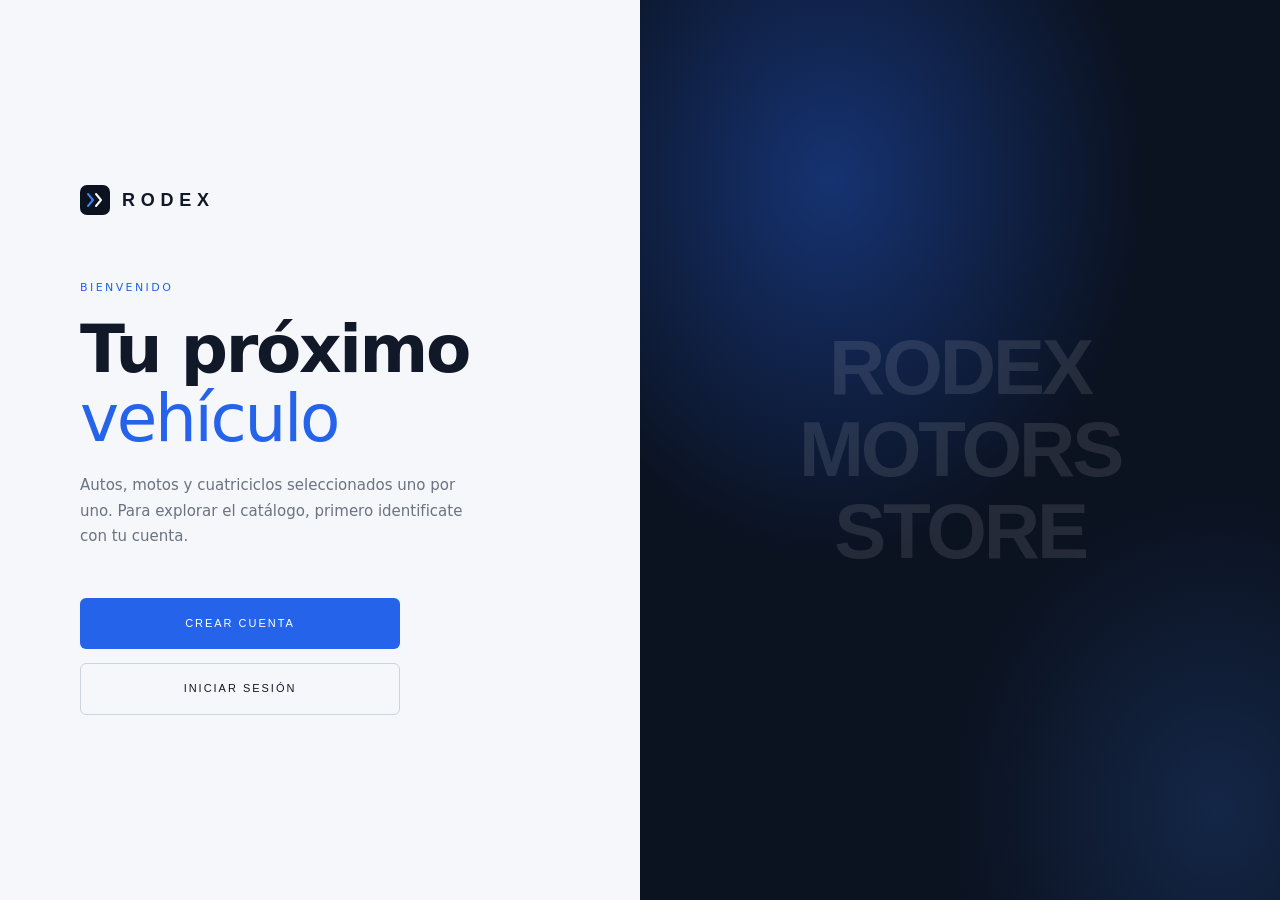
==== index.html @ 44f79124 "Etapa 1: estructura general del e-commerce RODEX" ====
<!DOCTYPE html>
<html lang="es">
<head>
  <meta charset="UTF-8" />
  <meta name="viewport" content="width=device-width, initial-scale=1.0" />
  <meta http-equiv="refresh" content="0; url=pages/index.html" />
  <title>RODEX</title>
  <link rel="stylesheet" href="css/styles.css" />
</head>
<body class="gate-body">

  <div class="gate-wrap">
    <div class="gate-content">

      <div class="gate-brand">
        <svg class="nav-logo" viewBox="0 0 30 30" fill="none" xmlns="http://www.w3.org/2000/svg" aria-hidden="true">
          <rect width="30" height="30" rx="7" fill="#0B1220"/>
          <path d="M8 9l5 6-5 6" stroke="#3B82F6" stroke-width="2" stroke-linecap="round" stroke-linejoin="round"/>
          <path d="M16 9l5 6-5 6" stroke="#FFFFFF" stroke-width="2" stroke-linecap="round" stroke-linejoin="round"/>
        </svg>
        <span class="gate-brand-name">Rodex</span>
      </div>

      <p class="gate-eyebrow">Cargando</p>
      <h1 class="gate-title">Entrando a <em>RODEX</em></h1>
      <p class="gate-sub">
        Si la página no se abre automáticamente, entrá desde el botón.
      </p>

      <div class="gate-actions">
        <a href="pages/index.html" class="gate-btn-primary">Ir a la tienda</a>
      </div>

    </div>

    <div class="gate-visual" aria-hidden="true">
      <p class="gate-visual-text">
        Rodex<br/>
        Motors<br/>
        Store
      </p>
    </div>
  </div>

</body>
</html>
---- css/styles.css ----
/* ==========================================================
   RODEX — Design System
   Paleta: azul noche + azul eléctrico + blanco
   ========================================================== */

@import url('https://fonts.googleapis.com/css2?family=Space+Grotesk:wght@400;500;600;700&family=DM+Sans:wght@300;400;500;700&display=swap');

/* --- Variables ------------------------------------------- */
:root {
  --bg:            #F5F7FA;  /* Fondo claro      */
  --surface:       #FFFFFF;  /* Blanco           */
  --dark:          #0B1220;  /* Azul noche       */
  --dark-soft:     #131C2E;  /* Azul noche +1    */
  --border:        #E3E8EF;
  --border-dark:   #CBD5E1;
  --text:          #111827;  /* Gris casi negro  */
  --text-muted:    #6B7280;  /* Gris             */
  --accent:        #2563EB;  /* Azul eléctrico   */
  --accent-hover:  #3B82F6;  /* Azul intenso     */
  --danger:        #DC2626;
  --nav-h:         72px;
  --radius:        6px;
  --max-w:         1200px;
  --pad-x:         48px;
}

/* --- Reset ----------------------------------------------- */
*, *::before, *::after { margin: 0; padding: 0; box-sizing: border-box; }
html { font-size: 16px; scroll-behavior: smooth; }

body {
  font-family: 'DM Sans', system-ui, sans-serif;
  background: var(--bg);
  color: var(--text);
  line-height: 1.6;
  min-height: 100vh;
  -webkit-font-smoothing: antialiased;
}

h1, h2, h3, h4 {
  font-family: 'Space Grotesk', system-ui, sans-serif;
  font-weight: 600;
  line-height: 1.15;
}

a { color: inherit; }
img, svg { display: block; }

/* ==========================================================
   NAVBAR
   ========================================================== */

.navbar {
  position: fixed;
  inset: 0 0 auto 0;
  height: var(--nav-h);
  background: rgba(245, 247, 250, 0.90);
  backdrop-filter: blur(16px);
  -webkit-backdrop-filter: blur(16px);
  border-bottom: 1px solid var(--border);
  z-index: 100;
  display: flex;
  align-items: center;
  justify-content: space-between;
  padding: 0 var(--pad-x);
  gap: 28px;
}

/* Brand / Logo */
.nav-brand {
  display: flex;
  align-items: center;
  gap: 12px;
  text-decoration: none;
  flex-shrink: 0;
}

.nav-logo {
  width: 30px;
  height: 30px;
  flex-shrink: 0;
}

.nav-brand-name {
  font-family: 'Space Grotesk', sans-serif;
  font-size: 17px;
  letter-spacing: 0.32em;
  font-weight: 700;
  text-transform: uppercase;
  color: var(--text);
}

/* Links */
.nav-links {
  display: flex;
  align-items: center;
  gap: 30px;
  list-style: none;
  flex: 1;
  justify-content: center;
}

.nav-links a {
  font-size: 11px;
  letter-spacing: 0.16em;
  text-transform: uppercase;
  color: var(--text-muted);
  text-decoration: none;
  transition: color 0.2s;
  white-space: nowrap;
  position: relative;
  padding-bottom: 4px;
}

.nav-links a::after {
  content: '';
  position: absolute;
  left: 0;
  bottom: 0;
  width: 100%;
  height: 2px;
  background: var(--accent);
  transform: scaleX(0);
  transform-origin: left;
  transition: transform 0.25s ease;
}

.nav-links a:hover,
.nav-links a.active { color: var(--accent); }

.nav-links a:hover::after,
.nav-links a.active::after { transform: scaleX(1); }

/* Botón de logout */
.btn-logout {
  flex-shrink: 0;
  font-size: 11px;
  letter-spacing: 0.12em;
  text-transform: uppercase;
  color: var(--text-muted);
  text-decoration: none;
  border: 1px solid var(--border-dark);
  padding: 9px 20px;
  border-radius: var(--radius);
  transition: color 0.2s, border-color 0.2s, background 0.2s;
  white-space: nowrap;
}

.btn-logout:hover {
  color: var(--surface);
  background: var(--accent);
  border-color: var(--accent);
}

/* btn-logout como <button> */
button.btn-logout {
  background: none;
  cursor: pointer;
  font-family: 'DM Sans', sans-serif;
}

/* Saludo de sesión */
.nav-user {
  font-size: 11px;
  letter-spacing: 0.1em;
  text-transform: uppercase;
  color: var(--text-muted);
  white-space: nowrap;
  flex-shrink: 0;
}

.nav-user strong { color: var(--text); font-weight: 500; }

/* ==========================================================
   UTILIDADES DE LAYOUT
   ========================================================== */

main { padding-top: var(--nav-h); min-height: 100vh; }

.container {
  max-width: var(--max-w);
  margin: 0 auto;
  padding: 0 var(--pad-x);
}

.section-label {
  font-size: 11px;
  letter-spacing: 0.22em;
  text-transform: uppercase;
  color: var(--text-muted);
  margin-bottom: 48px;
  display: flex;
  align-items: center;
  gap: 20px;
}

.section-label::after {
  content: '';
  flex: 1;
  height: 1px;
  background: var(--border);
}

/* ==========================================================
   INDEX — HERO
   ========================================================== */

.hero {
  display: flex;
  flex-direction: column;
  align-items: center;
  justify-content: center;
  text-align: center;
  padding: 110px var(--pad-x) 72px;
  min-height: calc(100vh - var(--nav-h));
  background: var(--dark);
  background-image:
    radial-gradient(ellipse 70% 60% at 50% 0%, rgba(37, 99, 235, 0.35), transparent 70%),
    radial-gradient(ellipse 50% 50% at 80% 100%, rgba(59, 130, 246, 0.16), transparent 70%);
  border-bottom: 1px solid var(--border);
}

.hero-eyebrow {
  font-size: 11px;
  letter-spacing: 0.28em;
  text-transform: uppercase;
  color: var(--accent-hover);
  margin-bottom: 28px;
}

.hero-title {
  font-size: clamp(46px, 8vw, 92px);
  letter-spacing: -0.03em;
  color: var(--surface);
  margin-bottom: 28px;
  max-width: 960px;
  font-weight: 700;
}

.hero-title em {
  font-style: normal;
  font-weight: 400;
  color: var(--accent-hover);
}

.hero-subtitle {
  font-size: 16px;
  color: rgba(255, 255, 255, 0.62);
  max-width: 480px;
  margin-bottom: 0;
  font-weight: 300;
  line-height: 1.75;
}

.hero-cta {
  display: inline-block;
  margin-top: 40px;
  padding: 16px 40px;
  background: var(--accent);
  color: var(--surface);
  text-decoration: none;
  font-size: 11px;
  letter-spacing: 0.18em;
  text-transform: uppercase;
  font-family: 'DM Sans', sans-serif;
  font-weight: 500;
  border-radius: var(--radius);
  transition: background 0.2s, transform 0.2s;
}

.hero-cta:hover { background: var(--accent-hover); transform: translateY(-2px); }

/* ==========================================================
   INDEX — GRILLA DE CATEGORÍAS
   ========================================================== */

.categories-section { padding: 88px 0; }

.categories-grid {
  display: grid;
  grid-template-columns: repeat(3, 1fr);
  border: 1px solid var(--border);
  border-right: none;
  border-bottom: none;
  border-radius: var(--radius);
  overflow: hidden;
}

.category-card {
  background: var(--surface);
  padding: 48px 34px 40px;
  text-decoration: none;
  color: var(--text);
  border-right: 1px solid var(--border);
  border-bottom: 1px solid var(--border);
  transition: color 0.35s ease;
  display: block;
  position: relative;
  overflow: hidden;
}

.category-card::after {
  content: '';
  position: absolute;
  inset: 0;
  background: var(--dark);
  transform: scaleY(0);
  transform-origin: bottom;
  transition: transform 0.4s cubic-bezier(0.22, 1, 0.36, 1);
  z-index: 0;
}

.category-card:hover::after { transform: scaleY(1); }

.category-card > * { position: relative; z-index: 1; }

.category-card:hover { color: var(--surface); }
.category-card:hover .cat-num   { color: var(--accent-hover); }
.category-card:hover .cat-tag   { color: rgba(255, 255, 255, 0.5); }
.category-card:hover .cat-desc  { color: rgba(255, 255, 255, 0.6); }
.category-card:hover .cat-arrow { color: var(--accent-hover); }

.cat-num {
  font-family: 'Space Grotesk', sans-serif;
  font-size: 11px;
  letter-spacing: 0.15em;
  color: var(--accent);
  margin-bottom: 36px;
  display: block;
  transition: color 0.35s;
}

.cat-title {
  font-size: clamp(26px, 2.6vw, 36px);
  margin-bottom: 14px;
  letter-spacing: -0.02em;
}

.cat-tag {
  font-size: 11px;
  letter-spacing: 0.12em;
  text-transform: uppercase;
  color: var(--text-muted);
  transition: color 0.35s;
}

.cat-desc {
  font-size: 14px;
  color: var(--text-muted);
  margin-top: 20px;
  line-height: 1.7;
  font-weight: 300;
  transition: color 0.35s;
  max-width: 260px;
}

.cat-arrow {
  display: inline-block;
  margin-top: 40px;
  font-size: 22px;
  color: var(--border-dark);
  transition: color 0.3s, transform 0.3s;
}

.category-card:hover .cat-arrow { transform: translateX(6px); }

/* ==========================================================
   PÁGINAS DE CATEGORÍA
   ========================================================== */

.cat-hero {
  padding: 96px var(--pad-x) 72px;
  border-bottom: 1px solid var(--border);
}

.cat-hero-store {
  font-size: 11px;
  letter-spacing: 0.22em;
  text-transform: uppercase;
  color: var(--accent);
  margin-bottom: 18px;
}

.cat-hero-title {
  font-size: clamp(46px, 8vw, 84px);
  letter-spacing: -0.035em;
  max-width: 820px;
  line-height: 1.05;
  font-weight: 700;
}

.cat-hero-sub {
  margin-top: 28px;
  font-size: 15px;
  color: var(--text-muted);
  font-weight: 300;
  max-width: 560px;
  line-height: 1.75;
}

/* ==========================================================
   GRILLA Y CARDS DE PRODUCTO
   ========================================================== */

.products-section { padding: 72px 0 96px; }

.products-grid {
  display: grid;
  grid-template-columns: repeat(3, 1fr);
  border: 1px solid var(--border);
  border-right: none;
  border-bottom: none;
  border-radius: var(--radius);
  overflow: hidden;
}

.product-card {
  border-right: 1px solid var(--border);
  border-bottom: 1px solid var(--border);
  padding: 28px;
  background: var(--surface);
  transition: background 0.25s;
}

.product-card:hover { background: #FBFCFE; }

.product-img {
  background: var(--bg);
  aspect-ratio: 4 / 3;
  width: 100%;
  margin-bottom: 20px;
  overflow: hidden;
  border-radius: var(--radius);
}

.product-img img {
  width: 100%;
  height: 100%;
  object-fit: cover;
  display: block;
  transition: transform 0.5s ease;
}

.product-card:hover .product-img img { transform: scale(1.05); }

.product-name {
  font-size: 19px;
  margin-bottom: 6px;
  letter-spacing: -0.01em;
}

.product-desc {
  font-size: 13px;
  color: var(--text-muted);
  font-weight: 300;
  line-height: 1.65;
  margin-top: 8px;
}

.product-price {
  font-family: 'Space Grotesk', sans-serif;
  font-size: 20px;
  font-weight: 600;
  color: var(--text);
  letter-spacing: -0.01em;
  margin-top: 16px;
}

.product-qty {
  display: flex;
  align-items: center;
  gap: 12px;
  margin-top: 16px;
}

.qty-btn {
  background: none;
  border: 1px solid var(--border-dark);
  width: 30px;
  height: 30px;
  cursor: pointer;
  font-size: 16px;
  color: var(--text);
  border-radius: var(--radius);
  display: flex;
  align-items: center;
  justify-content: center;
  transition: border-color 0.2s, color 0.2s;
  font-family: 'DM Sans', sans-serif;
  line-height: 1;
}

.qty-btn:hover { border-color: var(--accent); color: var(--accent); }

.qty-value {
  font-size: 14px;
  min-width: 20px;
  text-align: center;
  font-weight: 500;
}

.product-btn {
  display: block;
  width: 100%;
  margin-top: 20px;
  padding: 13px 20px;
  background: transparent;
  border: 1px solid var(--border-dark);
  font-size: 10px;
  letter-spacing: 0.14em;
  text-transform: uppercase;
  font-family: 'DM Sans', sans-serif;
  font-weight: 500;
  color: var(--text-muted);
  cursor: pointer;
  border-radius: var(--radius);
  transition: background 0.2s, color 0.2s, border-color 0.2s;
}

.product-btn:hover,
.product-btn.added {
  background: var(--accent);
  color: var(--surface);
  border-color: var(--accent);
}

.grid-message {
  grid-column: 1 / -1;
  padding: 56px 24px;
  text-align: center;
  color: var(--text-muted);
  font-size: 14px;
  font-weight: 300;
  line-height: 1.7;
  background: var(--surface);
  border-right: 1px solid var(--border);
  border-bottom: 1px solid var(--border);
}

/* ==========================================================
   PÁGINAS DE AUTENTICACIÓN (Login / Registro)
   ========================================================== */

.auth-wrap {
  min-height: calc(100vh - var(--nav-h));
  display: grid;
  grid-template-columns: 1fr;
}

@media (min-width: 860px) {
  .auth-wrap { grid-template-columns: 1fr 1fr; }
}

.auth-panel {
  display: flex;
  align-items: center;
  justify-content: center;
  padding: 72px var(--pad-x);
}

.auth-visual {
  display: none;
  background: var(--dark);
  background-image:
    radial-gradient(ellipse 70% 60% at 30% 20%, rgba(37, 99, 235, 0.40), transparent 70%),
    radial-gradient(ellipse 60% 50% at 90% 90%, rgba(59, 130, 246, 0.18), transparent 70%);
  align-items: center;
  justify-content: center;
  overflow: hidden;
}

@media (min-width: 860px) {
  .auth-visual { display: flex; }
}

.auth-visual-text {
  font-family: 'Space Grotesk', sans-serif;
  font-size: 68px;
  font-weight: 700;
  color: var(--surface);
  opacity: 0.14;
  letter-spacing: -0.04em;
  text-align: center;
  padding: 48px;
  line-height: 1.05;
  text-transform: uppercase;
  user-select: none;
}

.auth-form-wrap {
  width: 100%;
  max-width: 380px;
}

.auth-eyebrow {
  font-size: 11px;
  letter-spacing: 0.22em;
  text-transform: uppercase;
  color: var(--accent);
  margin-bottom: 12px;
}

.auth-title {
  font-size: 40px;
  letter-spacing: -0.03em;
  margin-bottom: 6px;
  font-weight: 700;
}

.auth-subtitle {
  font-size: 14px;
  color: var(--text-muted);
  margin-bottom: 48px;
  font-weight: 300;
  line-height: 1.65;
}

/* Campos */
.form-row {
  display: grid;
  grid-template-columns: 1fr 1fr;
  gap: 24px;
}

.form-field { margin-bottom: 26px; }

.form-label {
  display: block;
  font-size: 10px;
  letter-spacing: 0.14em;
  text-transform: uppercase;
  color: var(--text-muted);
  margin-bottom: 10px;
}

.form-input {
  width: 100%;
  border: 1px solid var(--border);
  background: var(--surface);
  padding: 13px 14px;
  font-size: 15px;
  font-family: 'DM Sans', sans-serif;
  color: var(--text);
  outline: none;
  transition: border-color 0.2s, box-shadow 0.2s;
  border-radius: var(--radius);
  appearance: none;
  -webkit-appearance: none;
}

.form-input:focus {
  border-color: var(--accent);
  box-shadow: 0 0 0 3px rgba(37, 99, 235, 0.14);
}

.form-input.invalid {
  border-color: var(--danger);
  box-shadow: 0 0 0 3px rgba(220, 38, 38, 0.12);
}

.form-input::placeholder { color: #9CA3AF; }

.form-hint {
  font-size: 11px;
  color: var(--text-muted);
  margin-top: 8px;
  font-weight: 300;
}

/* Submit */
.btn-submit {
  width: 100%;
  background: var(--accent);
  color: var(--surface);
  border: none;
  padding: 16px 32px;
  font-size: 11px;
  letter-spacing: 0.18em;
  text-transform: uppercase;
  font-family: 'DM Sans', sans-serif;
  font-weight: 500;
  cursor: pointer;
  border-radius: var(--radius);
  margin-top: 16px;
  transition: background 0.2s;
}

.btn-submit:hover { background: var(--accent-hover); }

.auth-footer {
  margin-top: 28px;
  font-size: 13px;
  color: var(--text-muted);
  line-height: 1.6;
}

.auth-footer a {
  color: var(--accent);
  text-decoration: none;
  border-bottom: 1px solid rgba(37, 99, 235, 0.3);
  transition: border-color 0.2s;
}

.auth-footer a:hover { border-color: var(--accent); }

.form-divider {
  height: 1px;
  background: var(--border);
  margin: 32px 0;
}

/* Mensajes de error */
.form-error {
  font-size: 13px;
  color: var(--danger);
  background: rgba(220, 38, 38, 0.06);
  border: 1px solid rgba(220, 38, 38, 0.2);
  border-radius: var(--radius);
  padding: 12px 14px;
  margin-top: 16px;
  line-height: 1.5;
  display: none;
}

.form-error.visible { display: block; }

/* ==========================================================
   FOOTER
   ========================================================== */

footer {
  border-top: 1px solid var(--border);
  background: var(--dark);
  padding: 28px var(--pad-x);
  display: flex;
  align-items: center;
  justify-content: space-between;
  font-size: 12px;
  color: rgba(255, 255, 255, 0.55);
  letter-spacing: 0.04em;
  gap: 16px;
  flex-wrap: wrap;
}

.footer-brand {
  display: flex;
  align-items: center;
  gap: 10px;
  font-family: 'Space Grotesk', sans-serif;
  letter-spacing: 0.3em;
  font-size: 13px;
  font-weight: 700;
  text-transform: uppercase;
  color: var(--surface);
}

/* ==========================================================
   GATE — landing de bienvenida
   ========================================================== */

.gate-body { overflow: hidden; height: 100vh; }

.gate-wrap {
  min-height: 100vh;
  display: grid;
  grid-template-columns: 1fr;
}

@media (min-width: 800px) {
  .gate-wrap { grid-template-columns: 1fr 1fr; }
}

.gate-content {
  display: flex;
  flex-direction: column;
  justify-content: center;
  padding: 72px 80px;
}

.gate-brand {
  display: flex;
  align-items: center;
  gap: 12px;
  margin-bottom: 64px;
}

.gate-brand-name {
  font-family: 'Space Grotesk', sans-serif;
  font-size: 18px;
  letter-spacing: 0.32em;
  font-weight: 700;
  text-transform: uppercase;
  color: var(--text);
}

.gate-eyebrow {
  font-size: 11px;
  letter-spacing: 0.22em;
  text-transform: uppercase;
  color: var(--accent);
  margin-bottom: 18px;
}

.gate-title {
  font-size: clamp(38px, 6vw, 66px);
  letter-spacing: -0.035em;
  margin-bottom: 20px;
  line-height: 1.05;
  font-weight: 700;
}

.gate-title em {
  font-style: normal;
  font-weight: 400;
  color: var(--accent);
}

.gate-sub {
  font-size: 15px;
  color: var(--text-muted);
  font-weight: 300;
  line-height: 1.7;
  max-width: 400px;
  margin-bottom: 48px;
}

.gate-actions {
  display: flex;
  flex-direction: column;
  gap: 14px;
  max-width: 320px;
}

.gate-btn-primary {
  display: block;
  text-align: center;
  background: var(--accent);
  color: var(--surface);
  text-decoration: none;
  padding: 17px 32px;
  font-size: 11px;
  letter-spacing: 0.18em;
  text-transform: uppercase;
  font-family: 'DM Sans', sans-serif;
  font-weight: 500;
  border-radius: var(--radius);
  transition: background 0.2s;
}

.gate-btn-primary:hover { background: var(--accent-hover); }

.gate-btn-secondary {
  display: block;
  text-align: center;
  background: transparent;
  color: var(--text);
  text-decoration: none;
  padding: 16px 32px;
  font-size: 11px;
  letter-spacing: 0.18em;
  text-transform: uppercase;
  font-family: 'DM Sans', sans-serif;
  font-weight: 500;
  border-radius: var(--radius);
  border: 1px solid var(--border-dark);
  transition: border-color 0.2s, color 0.2s;
}

.gate-btn-secondary:hover { border-color: var(--accent); color: var(--accent); }

.gate-visual {
  display: none;
  background: var(--dark);
  background-image:
    radial-gradient(ellipse 70% 60% at 30% 20%, rgba(37, 99, 235, 0.40), transparent 70%),
    radial-gradient(ellipse 60% 50% at 90% 90%, rgba(59, 130, 246, 0.18), transparent 70%);
  align-items: center;
  justify-content: center;
  overflow: hidden;
}

@media (min-width: 800px) {
  .gate-visual { display: flex; }
}

.gate-visual-text {
  font-family: 'Space Grotesk', sans-serif;
  font-size: 78px;
  font-weight: 700;
  color: var(--surface);
  opacity: 0.10;
  letter-spacing: -0.04em;
  text-align: center;
  line-height: 1.05;
  text-transform: uppercase;
  user-select: none;
  padding: 48px;
}

/* ==========================================================
   MODAL DE ÉXITO
   ========================================================== */

.modal-overlay {
  position: fixed;
  inset: 0;
  background: rgba(11, 18, 32, 0.72);
  backdrop-filter: blur(6px);
  -webkit-backdrop-filter: blur(6px);
  z-index: 300;
  display: flex;
  align-items: center;
  justify-content: center;
  opacity: 0;
  pointer-events: none;
  transition: opacity 0.3s;
}

.modal-overlay.active { opacity: 1; pointer-events: auto; }

.modal {
  background: var(--surface);
  padding: 52px 44px;
  max-width: 400px;
  width: 90%;
  text-align: center;
  border: 1px solid var(--border);
  border-radius: var(--radius);
}

.modal-check {
  width: 52px;
  height: 52px;
  border-radius: 50%;
  background: rgba(37, 99, 235, 0.10);
  border: 1.5px solid var(--accent);
  display: flex;
  align-items: center;
  justify-content: center;
  margin: 0 auto 28px;
  color: var(--accent);
  font-size: 22px;
}

.modal-title {
  font-size: 30px;
  margin-bottom: 12px;
  letter-spacing: -0.025em;
}

.modal-body {
  font-size: 14px;
  color: var(--text-muted);
  line-height: 1.7;
  font-weight: 300;
  margin-bottom: 32px;
}

.modal-btn {
  display: block;
  width: 100%;
  background: var(--accent);
  color: var(--surface);
  text-decoration: none;
  padding: 16px 32px;
  font-size: 11px;
  letter-spacing: 0.18em;
  text-transform: uppercase;
  font-family: 'DM Sans', sans-serif;
  font-weight: 500;
  border-radius: var(--radius);
  transition: background 0.2s;
  text-align: center;
  border: none;
  cursor: pointer;
}

.modal-btn:hover { background: var(--accent-hover); }

/* ==========================================================
   NAV — ÍCONO DE CARRITO
   ========================================================== */

.nav-cart {
  position: relative;
  display: flex;
  align-items: center;
  justify-content: center;
  color: var(--text-muted);
  text-decoration: none;
  flex-shrink: 0;
  padding: 4px;
  transition: color 0.2s;
}

.nav-cart:hover { color: var(--accent); }

.cart-badge {
  position: absolute;
  top: -4px;
  right: -6px;
  background: var(--accent);
  color: var(--surface);
  font-size: 9px;
  font-weight: 700;
  min-width: 16px;
  height: 16px;
  border-radius: 8px;
  display: none;
  align-items: center;
  justify-content: center;
  padding: 0 4px;
  font-family: 'DM Sans', sans-serif;
}

/* ==========================================================
   NAV TOGGLE — hamburguesa
   ========================================================== */

.nav-toggle {
  display: none;
  background: none;
  border: none;
  cursor: pointer;
  padding: 6px;
  flex-direction: column;
  gap: 5px;
  flex-shrink: 0;
}

.nav-toggle span {
  display: block;
  width: 22px;
  height: 2px;
  border-radius: 2px;
  background: var(--text);
  transition: transform 0.25s, opacity 0.25s;
}

/* ==========================================================
   CARRITO
   ========================================================== */

.cart-section { padding: 72px 0 96px; }

.cart-table-wrap {
  border: 1px solid var(--border);
  border-radius: var(--radius);
  background: var(--surface);
  overflow-x: auto;
}

.cart-table {
  width: 100%;
  border-collapse: collapse;
  font-size: 14px;
}

.cart-table th {
  font-size: 10px;
  letter-spacing: 0.14em;
  text-transform: uppercase;
  color: var(--text-muted);
  font-weight: 400;
  padding: 16px 20px;
  text-align: left;
  border-bottom: 1px solid var(--border);
  font-family: 'DM Sans', sans-serif;
  white-space: nowrap;
}

.cart-table td { padding: 18px 20px; border-bottom: 1px solid var(--border); vertical-align: middle; }

.cart-row:last-child td { border-bottom: none; }

.cart-name { font-family: 'Space Grotesk', sans-serif; font-size: 16px; font-weight: 500; }

.cart-cell { color: var(--text-muted); font-size: 13px; white-space: nowrap; }

.qty-control { display: flex; align-items: center; gap: 12px; }

.qty-control button {
  background: none;
  border: 1px solid var(--border-dark);
  width: 28px;
  height: 28px;
  cursor: pointer;
  font-size: 16px;
  color: var(--text);
  border-radius: var(--radius);
  display: flex;
  align-items: center;
  justify-content: center;
  transition: border-color 0.2s, color 0.2s;
  font-family: 'DM Sans', sans-serif;
}

.qty-control button:hover { border-color: var(--accent); color: var(--accent); }

.qty-control span { font-size: 14px; min-width: 20px; text-align: center; font-weight: 500; }

.cart-remove button {
  background: none;
  border: none;
  cursor: pointer;
  color: var(--text-muted);
  font-size: 20px;
  line-height: 1;
  padding: 4px 8px;
  transition: color 0.2s;
}

.cart-remove button:hover { color: var(--danger); }

.cart-footer {
  padding: 24px 20px;
  display: flex;
  align-items: center;
  justify-content: space-between;
  gap: 24px;
  border-top: 1px solid var(--border);
  flex-wrap: wrap;
}

.cart-total-row { display: flex; align-items: center; gap: 20px; }

.cart-total-row span:first-child {
  font-size: 10px;
  letter-spacing: 0.14em;
  text-transform: uppercase;
  color: var(--text-muted);
}

.cart-total-row span:last-child {
  font-size: 26px;
  font-family: 'Space Grotesk', sans-serif;
  font-weight: 600;
  letter-spacing: -0.02em;
}

.cart-actions { display: flex; gap: 12px; flex-wrap: wrap; }

.cart-checkout { width: auto; margin-top: 0; padding: 14px 36px; }

.btn-ghost {
  background: transparent;
  border: 1px solid var(--border-dark);
  color: var(--text-muted);
  padding: 14px 24px;
  font-size: 11px;
  letter-spacing: 0.14em;
  text-transform: uppercase;
  font-family: 'DM Sans', sans-serif;
  border-radius: var(--radius);
  cursor: pointer;
  transition: border-color 0.2s, color 0.2s;
}

.btn-ghost:hover { border-color: var(--danger); color: var(--danger); }

.cart-empty {
  text-align: center;
  padding: 80px 24px;
  color: var(--text-muted);
  font-size: 15px;
  font-weight: 300;
  line-height: 1.7;
  background: var(--surface);
  border: 1px solid var(--border);
  border-radius: var(--radius);
}

.cart-empty .hero-cta { margin-top: 32px; }

/* ==========================================================
   RESPONSIVE
   ========================================================== */

@media (max-width: 767px) {
  :root { --pad-x: 24px; }

  .nav-toggle { display: flex; }
  .nav-user   { display: none; }

  .nav-links {
    display: none;
    position: fixed;
    top: var(--nav-h);
    left: 0;
    right: 0;
    background: rgba(245, 247, 250, 0.97);
    backdrop-filter: blur(16px);
    -webkit-backdrop-filter: blur(16px);
    flex-direction: column;
    align-items: stretch;
    justify-content: flex-start;
    gap: 0;
    padding: 8px 0 16px;
    border-bottom: 1px solid var(--border);
    z-index: 99;
  }

  .nav-links.open { display: flex; }
  .nav-links li { width: 100%; }
  .nav-links a { display: block; padding: 14px 24px; font-size: 12px; }
  .nav-links a::after { display: none; }

  .categories-grid { grid-template-columns: 1fr; }
  .products-grid   { grid-template-columns: 1fr 1fr; }

  .hero         { padding: 80px 24px 56px; }
  .cat-hero     { padding: 72px 24px 56px; }
  .gate-content { padding: 56px 28px; }
  .form-row     { grid-template-columns: 1fr; gap: 0; }
  .cart-footer  { justify-content: center; }
}

@media (max-width: 479px) {
  .products-grid { grid-template-columns: 1fr; }
}
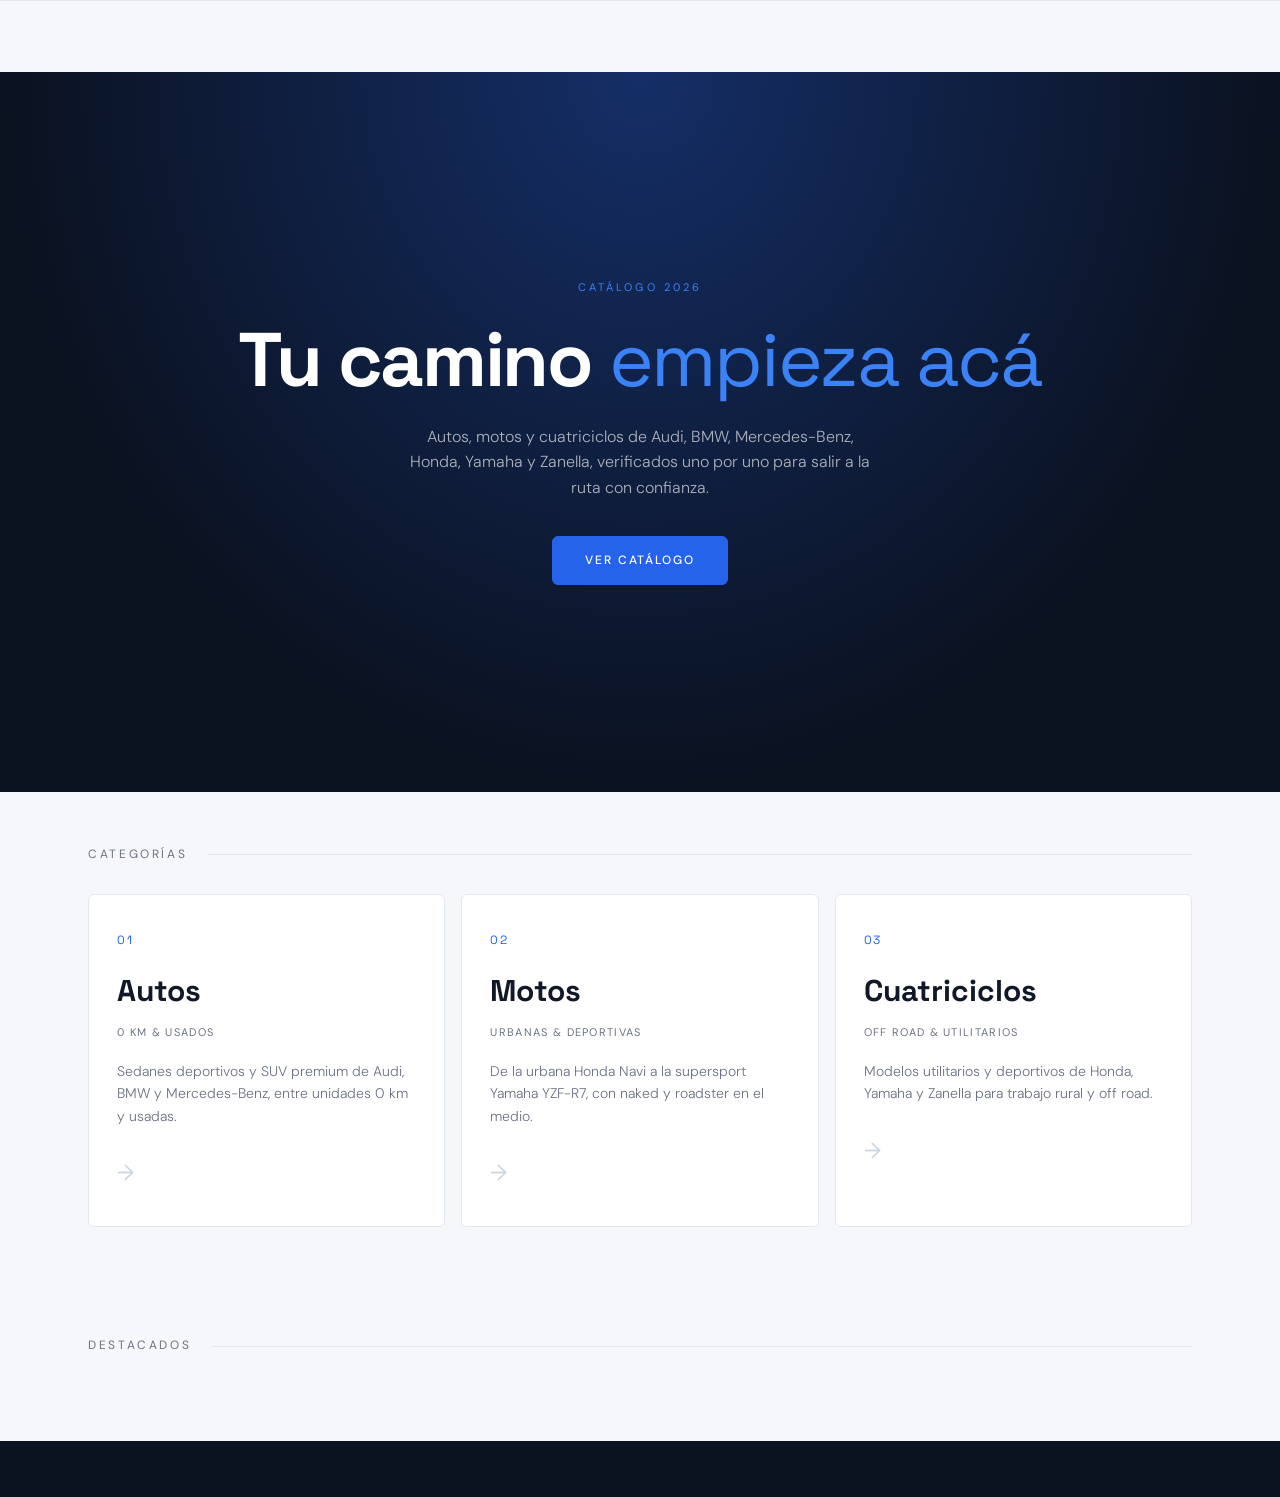
==== commit 7328238f: "Etapa 1: estructura de carpetas y páginas HTML - Home en index.html, una carpeta por página dentro d" ====
--- a/index.html
+++ b/index.html
@@ -3,44 +3,82 @@
 <head>
   <meta charset="UTF-8" />
   <meta name="viewport" content="width=device-width, initial-scale=1.0" />
-  <meta http-equiv="refresh" content="0; url=pages/index.html" />
-  <title>RODEX</title>
-  <link rel="stylesheet" href="css/styles.css" />
+  <title>RODEX — Concesionaria Online</title>
+  <link rel="preconnect" href="https://fonts.googleapis.com" />
+  <link rel="preconnect" href="https://fonts.gstatic.com" crossorigin />
+  <link href="https://fonts.googleapis.com/css2?family=DM+Sans:wght@300;400;500;700&family=Space+Grotesk:wght@500;600;700&display=swap" rel="stylesheet" />
+  <link rel="stylesheet" href="./css/styles.css" />
 </head>
-<body class="gate-body">
+<body>
 
-  <div class="gate-wrap">
-    <div class="gate-content">
+  <!-- Navbar: la genera components/navbar.js -->
+  <header class="header"></header>
 
-      <div class="gate-brand">
-        <svg class="nav-logo" viewBox="0 0 30 30" fill="none" xmlns="http://www.w3.org/2000/svg" aria-hidden="true">
-          <rect width="30" height="30" rx="7" fill="#0B1220"/>
-          <path d="M8 9l5 6-5 6" stroke="#3B82F6" stroke-width="2" stroke-linecap="round" stroke-linejoin="round"/>
-          <path d="M16 9l5 6-5 6" stroke="#FFFFFF" stroke-width="2" stroke-linecap="round" stroke-linejoin="round"/>
-        </svg>
-        <span class="gate-brand-name">Rodex</span>
+  <main class="main">
+
+    <section class="hero">
+      <p class="hero__eyebrow">Catálogo 2026</p>
+      <h1 class="hero__title">Tu camino <span class="hero__highlight">empieza acá</span></h1>
+      <p class="hero__text">
+        Autos, motos y cuatriciclos de Audi, BMW, Mercedes-Benz, Honda, Yamaha y Zanella,
+        verificados uno por uno para salir a la ruta con confianza.
+      </p>
+      <a href="./pages/categorias/autos.html" class="button hero__button">Ver catálogo</a>
+    </section>
+
+    <section class="section">
+      <div class="container">
+        <h2 class="section__title">Categorías</h2>
+
+        <div class="categories">
+
+          <a href="./pages/categorias/autos.html" class="category-card">
+            <span class="category-card__num">01</span>
+            <h3 class="category-card__title">Autos</h3>
+            <span class="category-card__tag">0 km &amp; Usados</span>
+            <p class="category-card__desc">
+              Sedanes deportivos y SUV premium de Audi, BMW y Mercedes-Benz, entre unidades 0&nbsp;km y usadas.
+            </p>
+            <span class="category-card__arrow">&#8594;</span>
+          </a>
+
+          <a href="./pages/categorias/motos.html" class="category-card">
+            <span class="category-card__num">02</span>
+            <h3 class="category-card__title">Motos</h3>
+            <span class="category-card__tag">Urbanas &amp; Deportivas</span>
+            <p class="category-card__desc">
+              De la urbana Honda Navi a la supersport Yamaha YZF-R7, con naked y roadster en el medio.
+            </p>
+            <span class="category-card__arrow">&#8594;</span>
+          </a>
+
+          <a href="./pages/categorias/cuatriciclos.html" class="category-card">
+            <span class="category-card__num">03</span>
+            <h3 class="category-card__title">Cuatriciclos</h3>
+            <span class="category-card__tag">Off Road &amp; Utilitarios</span>
+            <p class="category-card__desc">
+              Modelos utilitarios y deportivos de Honda, Yamaha y Zanella para trabajo rural y off road.
+            </p>
+            <span class="category-card__arrow">&#8594;</span>
+          </a>
+
+        </div>
       </div>
+    </section>
 
-      <p class="gate-eyebrow">Cargando</p>
-      <h1 class="gate-title">Entrando a <em>RODEX</em></h1>
-      <p class="gate-sub">
-        Si la página no se abre automáticamente, entrá desde el botón.
-      </p>
+    <section class="section">
+      <div class="container">
+        <h2 class="section__title">Destacados</h2>
+        <!-- Cards generadas desde data/productos.json -->
+        <div class="products" id="destacados"></div>
+      </div>
+    </section>
 
-      <div class="gate-actions">
-        <a href="pages/index.html" class="gate-btn-primary">Ir a la tienda</a>
-      </div>
+  </main>
 
-    </div>
+  <!-- Footer: lo genera components/footer.js -->
+  <footer class="footer"></footer>
 
-    <div class="gate-visual" aria-hidden="true">
-      <p class="gate-visual-text">
-        Rodex<br/>
-        Motors<br/>
-        Store
-      </p>
-    </div>
-  </div>
-
+  <script type="module" src="./index.js"></script>
 </body>
 </html>
--- a/css/styles.css
+++ b/css/styles.css
@@ -1,1220 +1,877 @@
 /* ==========================================================
-   RODEX — Design System
-   Paleta: azul noche + azul eléctrico + blanco
-   ========================================================== */
-
-@import url('https://fonts.googleapis.com/css2?family=Space+Grotesk:wght@400;500;600;700&family=DM+Sans:wght@300;400;500;700&display=swap');
-
-/* --- Variables ------------------------------------------- */
+   RODEX — Hoja de estilos
+   - Mobile first: los estilos base son para pantallas chicas
+     y con @media (min-width) se adaptan a pantallas grandes.
+   - Nomenclatura BEM: bloque__elemento--modificador
+   ========================================================== */
+
+/* ---------- Variables ---------- */
 :root {
-  --bg:            #F5F7FA;  /* Fondo claro      */
-  --surface:       #FFFFFF;  /* Blanco           */
-  --dark:          #0B1220;  /* Azul noche       */
-  --dark-soft:     #131C2E;  /* Azul noche +1    */
-  --border:        #E3E8EF;
-  --border-dark:   #CBD5E1;
-  --text:          #111827;  /* Gris casi negro  */
-  --text-muted:    #6B7280;  /* Gris             */
-  --accent:        #2563EB;  /* Azul eléctrico   */
-  --accent-hover:  #3B82F6;  /* Azul intenso     */
-  --danger:        #DC2626;
-  --nav-h:         72px;
-  --radius:        6px;
-  --max-w:         1200px;
-  --pad-x:         48px;
-}
-
-/* --- Reset ----------------------------------------------- */
-*, *::before, *::after { margin: 0; padding: 0; box-sizing: border-box; }
-html { font-size: 16px; scroll-behavior: smooth; }
+  --color-fondo: #f5f7fa;
+  --color-superficie: #ffffff;
+  --color-oscuro: #0b1220;
+  --color-borde: #e3e8ef;
+  --color-borde-oscuro: #cbd5e1;
+  --color-texto: #111827;
+  --color-texto-suave: #6b7280;
+  --color-acento: #2563eb;
+  --color-acento-hover: #3b82f6;
+  --color-error: #dc2626;
+
+  --fuente-titulos: 'Space Grotesk', sans-serif;
+  --fuente-texto: 'DM Sans', sans-serif;
+
+  --alto-navbar: 64px;
+  --radio: 6px;
+  --ancho-max: 1200px;
+  --padding-x: 20px;
+}
+
+/* ---------- Reset y modelo de caja ---------- */
+* {
+  margin: 0;
+  padding: 0;
+  box-sizing: border-box;
+}
 
 body {
-  font-family: 'DM Sans', system-ui, sans-serif;
-  background: var(--bg);
-  color: var(--text);
+  font-family: var(--fuente-texto);
+  background-color: var(--color-fondo);
+  color: var(--color-texto);
   line-height: 1.6;
+}
+
+h1,
+h2,
+h3 {
+  font-family: var(--fuente-titulos);
+  line-height: 1.15;
+}
+
+a {
+  color: inherit;
+  text-decoration: none;
+}
+
+img {
+  display: block;
+  max-width: 100%;
+}
+
+button {
+  font-family: var(--fuente-texto);
+  cursor: pointer;
+}
+
+/* ---------- Layout general ---------- */
+.main {
+  padding-top: var(--alto-navbar);
   min-height: 100vh;
-  -webkit-font-smoothing: antialiased;
-}
-
-h1, h2, h3, h4 {
-  font-family: 'Space Grotesk', system-ui, sans-serif;
-  font-weight: 600;
-  line-height: 1.15;
-}
-
-a { color: inherit; }
-img, svg { display: block; }
-
-/* ==========================================================
-   NAVBAR
-   ========================================================== */
-
-.navbar {
-  position: fixed;
-  inset: 0 0 auto 0;
-  height: var(--nav-h);
-  background: rgba(245, 247, 250, 0.90);
-  backdrop-filter: blur(16px);
-  -webkit-backdrop-filter: blur(16px);
-  border-bottom: 1px solid var(--border);
-  z-index: 100;
-  display: flex;
-  align-items: center;
-  justify-content: space-between;
-  padding: 0 var(--pad-x);
-  gap: 28px;
-}
-
-/* Brand / Logo */
-.nav-brand {
-  display: flex;
-  align-items: center;
-  gap: 12px;
-  text-decoration: none;
-  flex-shrink: 0;
-}
-
-.nav-logo {
-  width: 30px;
-  height: 30px;
-  flex-shrink: 0;
-}
-
-.nav-brand-name {
-  font-family: 'Space Grotesk', sans-serif;
-  font-size: 17px;
-  letter-spacing: 0.32em;
-  font-weight: 700;
-  text-transform: uppercase;
-  color: var(--text);
-}
-
-/* Links */
-.nav-links {
-  display: flex;
-  align-items: center;
-  gap: 30px;
-  list-style: none;
-  flex: 1;
-  justify-content: center;
-}
-
-.nav-links a {
-  font-size: 11px;
-  letter-spacing: 0.16em;
-  text-transform: uppercase;
-  color: var(--text-muted);
-  text-decoration: none;
-  transition: color 0.2s;
-  white-space: nowrap;
-  position: relative;
-  padding-bottom: 4px;
-}
-
-.nav-links a::after {
-  content: '';
-  position: absolute;
-  left: 0;
-  bottom: 0;
-  width: 100%;
-  height: 2px;
-  background: var(--accent);
-  transform: scaleX(0);
-  transform-origin: left;
-  transition: transform 0.25s ease;
-}
-
-.nav-links a:hover,
-.nav-links a.active { color: var(--accent); }
-
-.nav-links a:hover::after,
-.nav-links a.active::after { transform: scaleX(1); }
-
-/* Botón de logout */
-.btn-logout {
-  flex-shrink: 0;
-  font-size: 11px;
-  letter-spacing: 0.12em;
-  text-transform: uppercase;
-  color: var(--text-muted);
-  text-decoration: none;
-  border: 1px solid var(--border-dark);
-  padding: 9px 20px;
-  border-radius: var(--radius);
-  transition: color 0.2s, border-color 0.2s, background 0.2s;
-  white-space: nowrap;
-}
-
-.btn-logout:hover {
-  color: var(--surface);
-  background: var(--accent);
-  border-color: var(--accent);
-}
-
-/* btn-logout como <button> */
-button.btn-logout {
-  background: none;
-  cursor: pointer;
-  font-family: 'DM Sans', sans-serif;
-}
-
-/* Saludo de sesión */
-.nav-user {
-  font-size: 11px;
-  letter-spacing: 0.1em;
-  text-transform: uppercase;
-  color: var(--text-muted);
-  white-space: nowrap;
-  flex-shrink: 0;
-}
-
-.nav-user strong { color: var(--text); font-weight: 500; }
-
-/* ==========================================================
-   UTILIDADES DE LAYOUT
-   ========================================================== */
-
-main { padding-top: var(--nav-h); min-height: 100vh; }
+}
 
 .container {
-  max-width: var(--max-w);
+  max-width: var(--ancho-max);
   margin: 0 auto;
-  padding: 0 var(--pad-x);
-}
-
-.section-label {
-  font-size: 11px;
+  padding: 0 var(--padding-x);
+}
+
+.section {
+  padding: 56px 0;
+}
+
+.section__title {
+  display: flex;
+  align-items: center;
+  gap: 20px;
+  margin-bottom: 32px;
+  font-family: var(--fuente-texto);
+  font-size: 12px;
+  font-weight: 400;
   letter-spacing: 0.22em;
   text-transform: uppercase;
-  color: var(--text-muted);
-  margin-bottom: 48px;
-  display: flex;
-  align-items: center;
-  gap: 20px;
-}
-
-.section-label::after {
+  color: var(--color-texto-suave);
+}
+
+/* línea decorativa a la derecha del título */
+.section__title::after {
   content: '';
   flex: 1;
   height: 1px;
-  background: var(--border);
-}
-
-/* ==========================================================
-   INDEX — HERO
-   ========================================================== */
-
+  background-color: var(--color-borde);
+}
+
+/* ---------- Botón genérico ---------- */
+.button {
+  display: inline-block;
+  padding: 14px 32px;
+  border: 1px solid var(--color-acento);
+  border-radius: var(--radio);
+  background-color: var(--color-acento);
+  color: var(--color-superficie);
+  font-size: 12px;
+  font-weight: 500;
+  letter-spacing: 0.16em;
+  text-transform: uppercase;
+  text-align: center;
+  transition: background-color 0.2s, color 0.2s, border-color 0.2s;
+}
+
+.button:hover {
+  background-color: var(--color-acento-hover);
+  border-color: var(--color-acento-hover);
+}
+
+.button--ghost {
+  background-color: transparent;
+  border-color: var(--color-borde-oscuro);
+  color: var(--color-texto-suave);
+}
+
+.button--ghost:hover {
+  background-color: transparent;
+  border-color: var(--color-error);
+  color: var(--color-error);
+}
+
+/* ==========================================================
+   NAVBAR (bloque: navbar)
+   ========================================================== */
+.header {
+  position: fixed;
+  top: 0;
+  left: 0;
+  right: 0;
+  z-index: 100;
+  background-color: var(--color-fondo);
+  border-bottom: 1px solid var(--color-borde);
+}
+
+.navbar {
+  display: flex;
+  flex-wrap: wrap;
+  align-items: center;
+  justify-content: space-between;
+  gap: 16px;
+  min-height: var(--alto-navbar);
+  padding: 0 var(--padding-x);
+}
+
+.navbar__brand {
+  display: flex;
+  align-items: center;
+  gap: 10px;
+}
+
+.navbar__logo {
+  width: 30px;
+  height: 30px;
+}
+
+.navbar__name {
+  font-family: var(--fuente-titulos);
+  font-size: 16px;
+  font-weight: 700;
+  letter-spacing: 0.3em;
+  text-transform: uppercase;
+}
+
+.navbar__actions {
+  display: flex;
+  align-items: center;
+  gap: 14px;
+}
+
+.navbar__cart {
+  position: relative;
+  display: flex;
+  color: var(--color-texto-suave);
+  transition: color 0.2s;
+}
+
+.navbar__cart:hover {
+  color: var(--color-acento);
+}
+
+.navbar__badge {
+  position: absolute;
+  top: -6px;
+  right: -8px;
+  min-width: 16px;
+  height: 16px;
+  padding: 0 4px;
+  border-radius: 8px;
+  background-color: var(--color-acento);
+  color: var(--color-superficie);
+  font-size: 10px;
+  font-weight: 700;
+  line-height: 16px;
+  text-align: center;
+}
+
+.navbar__button {
+  padding: 8px 14px;
+  border: 1px solid var(--color-borde-oscuro);
+  border-radius: var(--radio);
+  background-color: transparent;
+  color: var(--color-texto-suave);
+  font-size: 11px;
+  letter-spacing: 0.1em;
+  text-transform: uppercase;
+  white-space: nowrap;
+  transition: background-color 0.2s, color 0.2s, border-color 0.2s;
+}
+
+.navbar__button:hover {
+  background-color: var(--color-acento);
+  border-color: var(--color-acento);
+  color: var(--color-superficie);
+}
+
+.navbar__user {
+  display: none;
+  font-size: 12px;
+  color: var(--color-texto-suave);
+}
+
+/* Botón hamburguesa (solo mobile) */
+.navbar__toggle {
+  display: flex;
+  flex-direction: column;
+  gap: 5px;
+  padding: 6px;
+  border: none;
+  background: none;
+}
+
+.navbar__toggle-line {
+  display: block;
+  width: 22px;
+  height: 2px;
+  background-color: var(--color-texto);
+}
+
+/* En mobile los links se muestran debajo al tocar la hamburguesa */
+.navbar__links {
+  display: none;
+  flex-direction: column;
+  width: 100%;
+  padding-bottom: 12px;
+  list-style: none;
+}
+
+.navbar__links--open {
+  display: flex;
+}
+
+.navbar__link {
+  display: block;
+  padding: 12px 0;
+  font-size: 12px;
+  letter-spacing: 0.16em;
+  text-transform: uppercase;
+  color: var(--color-texto-suave);
+  transition: color 0.2s;
+}
+
+.navbar__link:hover,
+.navbar__link--active {
+  color: var(--color-acento);
+}
+
+/* ==========================================================
+   HERO del home (bloque: hero)
+   ========================================================== */
 .hero {
   display: flex;
   flex-direction: column;
   align-items: center;
   justify-content: center;
+  min-height: 80vh;
+  padding: 64px var(--padding-x);
   text-align: center;
-  padding: 110px var(--pad-x) 72px;
-  min-height: calc(100vh - var(--nav-h));
-  background: var(--dark);
-  background-image:
-    radial-gradient(ellipse 70% 60% at 50% 0%, rgba(37, 99, 235, 0.35), transparent 70%),
-    radial-gradient(ellipse 50% 50% at 80% 100%, rgba(59, 130, 246, 0.16), transparent 70%);
-  border-bottom: 1px solid var(--border);
-}
-
-.hero-eyebrow {
+  background-color: var(--color-oscuro);
+  background-image: radial-gradient(ellipse at top, rgba(37, 99, 235, 0.35), transparent 70%);
+}
+
+.hero__eyebrow {
+  margin-bottom: 20px;
   font-size: 11px;
   letter-spacing: 0.28em;
   text-transform: uppercase;
-  color: var(--accent-hover);
-  margin-bottom: 28px;
-}
-
-.hero-title {
-  font-size: clamp(46px, 8vw, 92px);
+  color: var(--color-acento-hover);
+}
+
+.hero__title {
+  max-width: 900px;
+  margin-bottom: 20px;
+  font-size: 44px;
   letter-spacing: -0.03em;
-  color: var(--surface);
-  margin-bottom: 28px;
-  max-width: 960px;
-  font-weight: 700;
-}
-
-.hero-title em {
-  font-style: normal;
+  color: var(--color-superficie);
+}
+
+.hero__highlight {
   font-weight: 400;
-  color: var(--accent-hover);
-}
-
-.hero-subtitle {
-  font-size: 16px;
-  color: rgba(255, 255, 255, 0.62);
+  color: var(--color-acento-hover);
+}
+
+.hero__text {
   max-width: 480px;
-  margin-bottom: 0;
   font-weight: 300;
-  line-height: 1.75;
-}
-
-.hero-cta {
-  display: inline-block;
-  margin-top: 40px;
-  padding: 16px 40px;
-  background: var(--accent);
-  color: var(--surface);
-  text-decoration: none;
-  font-size: 11px;
-  letter-spacing: 0.18em;
-  text-transform: uppercase;
-  font-family: 'DM Sans', sans-serif;
-  font-weight: 500;
-  border-radius: var(--radius);
-  transition: background 0.2s, transform 0.2s;
-}
-
-.hero-cta:hover { background: var(--accent-hover); transform: translateY(-2px); }
-
-/* ==========================================================
-   INDEX — GRILLA DE CATEGORÍAS
-   ========================================================== */
-
-.categories-section { padding: 88px 0; }
-
-.categories-grid {
+  color: rgba(255, 255, 255, 0.65);
+}
+
+.hero__button {
+  margin-top: 36px;
+}
+
+/* ==========================================================
+   CATEGORÍAS del home (bloques: categories / category-card)
+   ========================================================== */
+.categories {
   display: grid;
-  grid-template-columns: repeat(3, 1fr);
-  border: 1px solid var(--border);
-  border-right: none;
-  border-bottom: none;
-  border-radius: var(--radius);
-  overflow: hidden;
+  grid-template-columns: 1fr;
+  gap: 16px;
 }
 
 .category-card {
-  background: var(--surface);
-  padding: 48px 34px 40px;
-  text-decoration: none;
-  color: var(--text);
-  border-right: 1px solid var(--border);
-  border-bottom: 1px solid var(--border);
-  transition: color 0.35s ease;
   display: block;
-  position: relative;
-  overflow: hidden;
-}
-
-.category-card::after {
-  content: '';
-  position: absolute;
-  inset: 0;
-  background: var(--dark);
-  transform: scaleY(0);
-  transform-origin: bottom;
-  transition: transform 0.4s cubic-bezier(0.22, 1, 0.36, 1);
-  z-index: 0;
-}
-
-.category-card:hover::after { transform: scaleY(1); }
-
-.category-card > * { position: relative; z-index: 1; }
-
-.category-card:hover { color: var(--surface); }
-.category-card:hover .cat-num   { color: var(--accent-hover); }
-.category-card:hover .cat-tag   { color: rgba(255, 255, 255, 0.5); }
-.category-card:hover .cat-desc  { color: rgba(255, 255, 255, 0.6); }
-.category-card:hover .cat-arrow { color: var(--accent-hover); }
-
-.cat-num {
-  font-family: 'Space Grotesk', sans-serif;
-  font-size: 11px;
+  padding: 36px 28px;
+  border: 1px solid var(--color-borde);
+  border-radius: var(--radio);
+  background-color: var(--color-superficie);
+  transition: background-color 0.3s, color 0.3s;
+}
+
+.category-card:hover {
+  background-color: var(--color-oscuro);
+  color: var(--color-superficie);
+}
+
+.category-card__num {
+  display: block;
+  margin-bottom: 24px;
+  font-family: var(--fuente-titulos);
+  font-size: 12px;
   letter-spacing: 0.15em;
-  color: var(--accent);
-  margin-bottom: 36px;
-  display: block;
-  transition: color 0.35s;
-}
-
-.cat-title {
-  font-size: clamp(26px, 2.6vw, 36px);
-  margin-bottom: 14px;
-  letter-spacing: -0.02em;
-}
-
-.cat-tag {
+  color: var(--color-acento);
+}
+
+.category-card__title {
+  margin-bottom: 10px;
+  font-size: 30px;
+}
+
+.category-card__tag {
   font-size: 11px;
   letter-spacing: 0.12em;
   text-transform: uppercase;
-  color: var(--text-muted);
-  transition: color 0.35s;
-}
-
-.cat-desc {
+  color: var(--color-texto-suave);
+}
+
+.category-card__desc {
+  margin-top: 16px;
   font-size: 14px;
-  color: var(--text-muted);
-  margin-top: 20px;
-  line-height: 1.7;
   font-weight: 300;
-  transition: color 0.35s;
-  max-width: 260px;
-}
-
-.cat-arrow {
+  color: var(--color-texto-suave);
+}
+
+.category-card:hover .category-card__tag,
+.category-card:hover .category-card__desc {
+  color: rgba(255, 255, 255, 0.6);
+}
+
+.category-card__arrow {
   display: inline-block;
-  margin-top: 40px;
+  margin-top: 28px;
   font-size: 22px;
-  color: var(--border-dark);
-  transition: color 0.3s, transform 0.3s;
-}
-
-.category-card:hover .cat-arrow { transform: translateX(6px); }
-
-/* ==========================================================
-   PÁGINAS DE CATEGORÍA
-   ========================================================== */
-
-.cat-hero {
-  padding: 96px var(--pad-x) 72px;
-  border-bottom: 1px solid var(--border);
-}
-
-.cat-hero-store {
+  color: var(--color-borde-oscuro);
+  transition: transform 0.3s, color 0.3s;
+}
+
+.category-card:hover .category-card__arrow {
+  color: var(--color-acento-hover);
+  transform: translateX(6px);
+}
+
+/* ==========================================================
+   ENCABEZADO de las páginas de categoría (bloque: page-header)
+   ========================================================== */
+.page-header {
+  padding: 56px 0 40px;
+  border-bottom: 1px solid var(--color-borde);
+}
+
+.page-header__store {
+  margin-bottom: 14px;
   font-size: 11px;
   letter-spacing: 0.22em;
   text-transform: uppercase;
-  color: var(--accent);
-  margin-bottom: 18px;
-}
-
-.cat-hero-title {
-  font-size: clamp(46px, 8vw, 84px);
-  letter-spacing: -0.035em;
-  max-width: 820px;
-  line-height: 1.05;
-  font-weight: 700;
-}
-
-.cat-hero-sub {
-  margin-top: 28px;
-  font-size: 15px;
-  color: var(--text-muted);
+  color: var(--color-acento);
+}
+
+.page-header__title {
+  font-size: 44px;
+  letter-spacing: -0.03em;
+}
+
+.page-header__text {
+  max-width: 560px;
+  margin-top: 20px;
   font-weight: 300;
-  max-width: 560px;
-  line-height: 1.75;
-}
-
-/* ==========================================================
-   GRILLA Y CARDS DE PRODUCTO
-   ========================================================== */
-
-.products-section { padding: 72px 0 96px; }
-
-.products-grid {
+  color: var(--color-texto-suave);
+}
+
+/* ==========================================================
+   GRILLA DE PRODUCTOS (bloque: products)
+   ========================================================== */
+.products {
   display: grid;
-  grid-template-columns: repeat(3, 1fr);
-  border: 1px solid var(--border);
-  border-right: none;
-  border-bottom: none;
-  border-radius: var(--radius);
-  overflow: hidden;
-}
-
-.product-card {
-  border-right: 1px solid var(--border);
-  border-bottom: 1px solid var(--border);
-  padding: 28px;
-  background: var(--surface);
-  transition: background 0.25s;
-}
-
-.product-card:hover { background: #FBFCFE; }
-
-.product-img {
-  background: var(--bg);
+  grid-template-columns: 1fr;
+  gap: 20px;
+}
+
+.products__message {
+  grid-column: 1 / -1;
+  padding: 48px 20px;
+  text-align: center;
+  color: var(--color-texto-suave);
+}
+
+/* ==========================================================
+   CARD DE PRODUCTO (bloque: card)
+   ========================================================== */
+.card {
+  display: flex;
+  flex-direction: column;
+  padding: 20px;
+  border: 1px solid var(--color-borde);
+  border-radius: var(--radio);
+  background-color: var(--color-superficie);
+}
+
+.card__img {
+  width: 100%;
   aspect-ratio: 4 / 3;
-  width: 100%;
-  margin-bottom: 20px;
-  overflow: hidden;
-  border-radius: var(--radius);
-}
-
-.product-img img {
-  width: 100%;
-  height: 100%;
   object-fit: cover;
+  margin-bottom: 16px;
+  border-radius: var(--radio);
+  background-color: var(--color-fondo);
+  transition: transform 0.4s;
+}
+
+.card:hover .card__img {
+  transform: scale(1.03);
+}
+
+.card__title {
   display: block;
-  transition: transform 0.5s ease;
-}
-
-.product-card:hover .product-img img { transform: scale(1.05); }
-
-.product-name {
+  margin-bottom: 8px;
   font-size: 19px;
-  margin-bottom: 6px;
-  letter-spacing: -0.01em;
-}
-
-.product-desc {
+}
+
+.card__desc {
+  flex: 1;
   font-size: 13px;
-  color: var(--text-muted);
   font-weight: 300;
-  line-height: 1.65;
-  margin-top: 8px;
-}
-
-.product-price {
-  font-family: 'Space Grotesk', sans-serif;
+  color: var(--color-texto-suave);
+}
+
+.card__price {
+  margin-top: 14px;
+  font-family: var(--fuente-titulos);
   font-size: 20px;
   font-weight: 600;
-  color: var(--text);
-  letter-spacing: -0.01em;
-  margin-top: 16px;
-}
-
-.product-qty {
-  display: flex;
-  align-items: center;
+}
+
+/* Al final de la card usamos flexbox para ordenar cantidad y botón */
+.card__footer {
+  display: flex;
+  align-items: center;
+  justify-content: space-between;
   gap: 12px;
   margin-top: 16px;
 }
 
-.qty-btn {
-  background: none;
-  border: 1px solid var(--border-dark);
+.card__qty {
+  display: flex;
+  align-items: center;
+  gap: 10px;
+}
+
+.card__qty-btn {
   width: 30px;
   height: 30px;
-  cursor: pointer;
+  border: 1px solid var(--color-borde-oscuro);
+  border-radius: var(--radio);
+  background: none;
   font-size: 16px;
-  color: var(--text);
-  border-radius: var(--radius);
-  display: flex;
-  align-items: center;
-  justify-content: center;
+  color: var(--color-texto);
   transition: border-color 0.2s, color 0.2s;
-  font-family: 'DM Sans', sans-serif;
-  line-height: 1;
-}
-
-.qty-btn:hover { border-color: var(--accent); color: var(--accent); }
-
-.qty-value {
-  font-size: 14px;
+}
+
+.card__qty-btn:hover {
+  border-color: var(--color-acento);
+  color: var(--color-acento);
+}
+
+.card__qty-value {
   min-width: 20px;
   text-align: center;
   font-weight: 500;
 }
 
-.product-btn {
-  display: block;
+.card__button {
+  flex: 1;
+  padding: 10px 12px;
+  font-size: 10px;
+}
+
+/* ==========================================================
+   LOGIN Y REGISTRO (bloques: auth / form)
+   ========================================================== */
+.auth {
+  display: grid;
+  grid-template-columns: 1fr;
+  min-height: calc(100vh - var(--alto-navbar));
+}
+
+.auth__panel {
+  display: flex;
+  align-items: center;
+  justify-content: center;
+  padding: 48px var(--padding-x);
+}
+
+.auth__box {
   width: 100%;
-  margin-top: 20px;
-  padding: 13px 20px;
-  background: transparent;
-  border: 1px solid var(--border-dark);
-  font-size: 10px;
-  letter-spacing: 0.14em;
-  text-transform: uppercase;
-  font-family: 'DM Sans', sans-serif;
-  font-weight: 500;
-  color: var(--text-muted);
-  cursor: pointer;
-  border-radius: var(--radius);
-  transition: background 0.2s, color 0.2s, border-color 0.2s;
-}
-
-.product-btn:hover,
-.product-btn.added {
-  background: var(--accent);
-  color: var(--surface);
-  border-color: var(--accent);
-}
-
-.grid-message {
-  grid-column: 1 / -1;
-  padding: 56px 24px;
-  text-align: center;
-  color: var(--text-muted);
+  max-width: 380px;
+}
+
+.auth__eyebrow {
+  margin-bottom: 10px;
+  font-size: 11px;
+  letter-spacing: 0.22em;
+  text-transform: uppercase;
+  color: var(--color-acento);
+}
+
+.auth__title {
+  margin-bottom: 6px;
+  font-size: 34px;
+}
+
+.auth__subtitle {
+  margin-bottom: 32px;
   font-size: 14px;
   font-weight: 300;
-  line-height: 1.7;
-  background: var(--surface);
-  border-right: 1px solid var(--border);
-  border-bottom: 1px solid var(--border);
-}
-
-/* ==========================================================
-   PÁGINAS DE AUTENTICACIÓN (Login / Registro)
-   ========================================================== */
-
-.auth-wrap {
-  min-height: calc(100vh - var(--nav-h));
+  color: var(--color-texto-suave);
+}
+
+.auth__footer {
+  margin-top: 28px;
+  padding-top: 24px;
+  border-top: 1px solid var(--color-borde);
+  font-size: 13px;
+  color: var(--color-texto-suave);
+}
+
+.auth__link {
+  color: var(--color-acento);
+}
+
+.auth__link:hover {
+  text-decoration: underline;
+}
+
+/* Panel decorativo: oculto en mobile */
+.auth__visual {
+  display: none;
+  align-items: center;
+  justify-content: center;
+  background-color: var(--color-oscuro);
+  background-image: radial-gradient(ellipse at top left, rgba(37, 99, 235, 0.4), transparent 70%);
+}
+
+.auth__visual-text {
+  font-family: var(--fuente-titulos);
+  font-size: 64px;
+  font-weight: 700;
+  line-height: 1.05;
+  text-align: center;
+  text-transform: uppercase;
+  color: var(--color-superficie);
+  opacity: 0.14;
+}
+
+.form__row {
   display: grid;
   grid-template-columns: 1fr;
 }
 
-@media (min-width: 860px) {
-  .auth-wrap { grid-template-columns: 1fr 1fr; }
-}
-
-.auth-panel {
-  display: flex;
-  align-items: center;
-  justify-content: center;
-  padding: 72px var(--pad-x);
-}
-
-.auth-visual {
+.form__field {
+  margin-bottom: 22px;
+}
+
+.form__label {
+  display: block;
+  margin-bottom: 8px;
+  font-size: 11px;
+  letter-spacing: 0.14em;
+  text-transform: uppercase;
+  color: var(--color-texto-suave);
+}
+
+.form__input {
+  width: 100%;
+  padding: 12px 14px;
+  border: 1px solid var(--color-borde);
+  border-radius: var(--radio);
+  background-color: var(--color-superficie);
+  font-family: var(--fuente-texto);
+  font-size: 15px;
+  color: var(--color-texto);
+  outline: none;
+}
+
+.form__input:focus {
+  border-color: var(--color-acento);
+}
+
+.form__input--invalid {
+  border-color: var(--color-error);
+}
+
+.form__button {
+  width: 100%;
+  margin-top: 8px;
+}
+
+.form__error {
   display: none;
-  background: var(--dark);
-  background-image:
-    radial-gradient(ellipse 70% 60% at 30% 20%, rgba(37, 99, 235, 0.40), transparent 70%),
-    radial-gradient(ellipse 60% 50% at 90% 90%, rgba(59, 130, 246, 0.18), transparent 70%);
-  align-items: center;
-  justify-content: center;
-  overflow: hidden;
-}
-
-@media (min-width: 860px) {
-  .auth-visual { display: flex; }
-}
-
-.auth-visual-text {
-  font-family: 'Space Grotesk', sans-serif;
-  font-size: 68px;
-  font-weight: 700;
-  color: var(--surface);
-  opacity: 0.14;
-  letter-spacing: -0.04em;
-  text-align: center;
-  padding: 48px;
-  line-height: 1.05;
-  text-transform: uppercase;
-  user-select: none;
-}
-
-.auth-form-wrap {
-  width: 100%;
-  max-width: 380px;
-}
-
-.auth-eyebrow {
-  font-size: 11px;
-  letter-spacing: 0.22em;
-  text-transform: uppercase;
-  color: var(--accent);
-  margin-bottom: 12px;
-}
-
-.auth-title {
-  font-size: 40px;
-  letter-spacing: -0.03em;
-  margin-bottom: 6px;
-  font-weight: 700;
-}
-
-.auth-subtitle {
-  font-size: 14px;
-  color: var(--text-muted);
-  margin-bottom: 48px;
-  font-weight: 300;
-  line-height: 1.65;
-}
-
-/* Campos */
-.form-row {
-  display: grid;
-  grid-template-columns: 1fr 1fr;
-  gap: 24px;
-}
-
-.form-field { margin-bottom: 26px; }
-
-.form-label {
+  margin-top: 16px;
+  padding: 12px 14px;
+  border: 1px solid rgba(220, 38, 38, 0.3);
+  border-radius: var(--radio);
+  background-color: rgba(220, 38, 38, 0.06);
+  font-size: 13px;
+  color: var(--color-error);
+}
+
+.form__error--visible {
   display: block;
-  font-size: 10px;
-  letter-spacing: 0.14em;
-  text-transform: uppercase;
-  color: var(--text-muted);
-  margin-bottom: 10px;
-}
-
-.form-input {
-  width: 100%;
-  border: 1px solid var(--border);
-  background: var(--surface);
-  padding: 13px 14px;
-  font-size: 15px;
-  font-family: 'DM Sans', sans-serif;
-  color: var(--text);
-  outline: none;
-  transition: border-color 0.2s, box-shadow 0.2s;
-  border-radius: var(--radius);
-  appearance: none;
-  -webkit-appearance: none;
-}
-
-.form-input:focus {
-  border-color: var(--accent);
-  box-shadow: 0 0 0 3px rgba(37, 99, 235, 0.14);
-}
-
-.form-input.invalid {
-  border-color: var(--danger);
-  box-shadow: 0 0 0 3px rgba(220, 38, 38, 0.12);
-}
-
-.form-input::placeholder { color: #9CA3AF; }
-
-.form-hint {
-  font-size: 11px;
-  color: var(--text-muted);
-  margin-top: 8px;
-  font-weight: 300;
-}
-
-/* Submit */
-.btn-submit {
-  width: 100%;
-  background: var(--accent);
-  color: var(--surface);
-  border: none;
-  padding: 16px 32px;
-  font-size: 11px;
-  letter-spacing: 0.18em;
-  text-transform: uppercase;
-  font-family: 'DM Sans', sans-serif;
-  font-weight: 500;
-  cursor: pointer;
-  border-radius: var(--radius);
-  margin-top: 16px;
-  transition: background 0.2s;
-}
-
-.btn-submit:hover { background: var(--accent-hover); }
-
-.auth-footer {
-  margin-top: 28px;
-  font-size: 13px;
-  color: var(--text-muted);
-  line-height: 1.6;
-}
-
-.auth-footer a {
-  color: var(--accent);
-  text-decoration: none;
-  border-bottom: 1px solid rgba(37, 99, 235, 0.3);
-  transition: border-color 0.2s;
-}
-
-.auth-footer a:hover { border-color: var(--accent); }
-
-.form-divider {
-  height: 1px;
-  background: var(--border);
-  margin: 32px 0;
-}
-
-/* Mensajes de error */
-.form-error {
-  font-size: 13px;
-  color: var(--danger);
-  background: rgba(220, 38, 38, 0.06);
-  border: 1px solid rgba(220, 38, 38, 0.2);
-  border-radius: var(--radius);
-  padding: 12px 14px;
-  margin-top: 16px;
-  line-height: 1.5;
-  display: none;
-}
-
-.form-error.visible { display: block; }
-
-/* ==========================================================
-   FOOTER
-   ========================================================== */
-
-footer {
-  border-top: 1px solid var(--border);
-  background: var(--dark);
-  padding: 28px var(--pad-x);
-  display: flex;
-  align-items: center;
-  justify-content: space-between;
-  font-size: 12px;
-  color: rgba(255, 255, 255, 0.55);
-  letter-spacing: 0.04em;
-  gap: 16px;
-  flex-wrap: wrap;
-}
-
-.footer-brand {
-  display: flex;
-  align-items: center;
-  gap: 10px;
-  font-family: 'Space Grotesk', sans-serif;
-  letter-spacing: 0.3em;
-  font-size: 13px;
-  font-weight: 700;
-  text-transform: uppercase;
-  color: var(--surface);
-}
-
-/* ==========================================================
-   GATE — landing de bienvenida
-   ========================================================== */
-
-.gate-body { overflow: hidden; height: 100vh; }
-
-.gate-wrap {
-  min-height: 100vh;
-  display: grid;
-  grid-template-columns: 1fr;
-}
-
-@media (min-width: 800px) {
-  .gate-wrap { grid-template-columns: 1fr 1fr; }
-}
-
-.gate-content {
-  display: flex;
-  flex-direction: column;
-  justify-content: center;
-  padding: 72px 80px;
-}
-
-.gate-brand {
-  display: flex;
-  align-items: center;
-  gap: 12px;
-  margin-bottom: 64px;
-}
-
-.gate-brand-name {
-  font-family: 'Space Grotesk', sans-serif;
-  font-size: 18px;
-  letter-spacing: 0.32em;
-  font-weight: 700;
-  text-transform: uppercase;
-  color: var(--text);
-}
-
-.gate-eyebrow {
-  font-size: 11px;
-  letter-spacing: 0.22em;
-  text-transform: uppercase;
-  color: var(--accent);
-  margin-bottom: 18px;
-}
-
-.gate-title {
-  font-size: clamp(38px, 6vw, 66px);
-  letter-spacing: -0.035em;
-  margin-bottom: 20px;
-  line-height: 1.05;
-  font-weight: 700;
-}
-
-.gate-title em {
-  font-style: normal;
-  font-weight: 400;
-  color: var(--accent);
-}
-
-.gate-sub {
-  font-size: 15px;
-  color: var(--text-muted);
-  font-weight: 300;
-  line-height: 1.7;
-  max-width: 400px;
-  margin-bottom: 48px;
-}
-
-.gate-actions {
-  display: flex;
-  flex-direction: column;
-  gap: 14px;
-  max-width: 320px;
-}
-
-.gate-btn-primary {
-  display: block;
-  text-align: center;
-  background: var(--accent);
-  color: var(--surface);
-  text-decoration: none;
-  padding: 17px 32px;
-  font-size: 11px;
-  letter-spacing: 0.18em;
-  text-transform: uppercase;
-  font-family: 'DM Sans', sans-serif;
-  font-weight: 500;
-  border-radius: var(--radius);
-  transition: background 0.2s;
-}
-
-.gate-btn-primary:hover { background: var(--accent-hover); }
-
-.gate-btn-secondary {
-  display: block;
-  text-align: center;
-  background: transparent;
-  color: var(--text);
-  text-decoration: none;
-  padding: 16px 32px;
-  font-size: 11px;
-  letter-spacing: 0.18em;
-  text-transform: uppercase;
-  font-family: 'DM Sans', sans-serif;
-  font-weight: 500;
-  border-radius: var(--radius);
-  border: 1px solid var(--border-dark);
-  transition: border-color 0.2s, color 0.2s;
-}
-
-.gate-btn-secondary:hover { border-color: var(--accent); color: var(--accent); }
-
-.gate-visual {
-  display: none;
-  background: var(--dark);
-  background-image:
-    radial-gradient(ellipse 70% 60% at 30% 20%, rgba(37, 99, 235, 0.40), transparent 70%),
-    radial-gradient(ellipse 60% 50% at 90% 90%, rgba(59, 130, 246, 0.18), transparent 70%);
-  align-items: center;
-  justify-content: center;
-  overflow: hidden;
-}
-
-@media (min-width: 800px) {
-  .gate-visual { display: flex; }
-}
-
-.gate-visual-text {
-  font-family: 'Space Grotesk', sans-serif;
-  font-size: 78px;
-  font-weight: 700;
-  color: var(--surface);
-  opacity: 0.10;
-  letter-spacing: -0.04em;
-  text-align: center;
-  line-height: 1.05;
-  text-transform: uppercase;
-  user-select: none;
-  padding: 48px;
-}
-
-/* ==========================================================
-   MODAL DE ÉXITO
-   ========================================================== */
-
-.modal-overlay {
-  position: fixed;
-  inset: 0;
-  background: rgba(11, 18, 32, 0.72);
-  backdrop-filter: blur(6px);
-  -webkit-backdrop-filter: blur(6px);
-  z-index: 300;
-  display: flex;
-  align-items: center;
-  justify-content: center;
-  opacity: 0;
-  pointer-events: none;
-  transition: opacity 0.3s;
-}
-
-.modal-overlay.active { opacity: 1; pointer-events: auto; }
-
-.modal {
-  background: var(--surface);
-  padding: 52px 44px;
-  max-width: 400px;
-  width: 90%;
-  text-align: center;
-  border: 1px solid var(--border);
-  border-radius: var(--radius);
-}
-
-.modal-check {
-  width: 52px;
-  height: 52px;
-  border-radius: 50%;
-  background: rgba(37, 99, 235, 0.10);
-  border: 1.5px solid var(--accent);
-  display: flex;
-  align-items: center;
-  justify-content: center;
-  margin: 0 auto 28px;
-  color: var(--accent);
-  font-size: 22px;
-}
-
-.modal-title {
-  font-size: 30px;
-  margin-bottom: 12px;
-  letter-spacing: -0.025em;
-}
-
-.modal-body {
-  font-size: 14px;
-  color: var(--text-muted);
-  line-height: 1.7;
-  font-weight: 300;
-  margin-bottom: 32px;
-}
-
-.modal-btn {
-  display: block;
-  width: 100%;
-  background: var(--accent);
-  color: var(--surface);
-  text-decoration: none;
-  padding: 16px 32px;
-  font-size: 11px;
-  letter-spacing: 0.18em;
-  text-transform: uppercase;
-  font-family: 'DM Sans', sans-serif;
-  font-weight: 500;
-  border-radius: var(--radius);
-  transition: background 0.2s;
-  text-align: center;
-  border: none;
-  cursor: pointer;
-}
-
-.modal-btn:hover { background: var(--accent-hover); }
-
-/* ==========================================================
-   NAV — ÍCONO DE CARRITO
-   ========================================================== */
-
-.nav-cart {
-  position: relative;
-  display: flex;
-  align-items: center;
-  justify-content: center;
-  color: var(--text-muted);
-  text-decoration: none;
-  flex-shrink: 0;
-  padding: 4px;
-  transition: color 0.2s;
-}
-
-.nav-cart:hover { color: var(--accent); }
-
-.cart-badge {
-  position: absolute;
-  top: -4px;
-  right: -6px;
-  background: var(--accent);
-  color: var(--surface);
-  font-size: 9px;
-  font-weight: 700;
-  min-width: 16px;
-  height: 16px;
-  border-radius: 8px;
-  display: none;
-  align-items: center;
-  justify-content: center;
-  padding: 0 4px;
-  font-family: 'DM Sans', sans-serif;
-}
-
-/* ==========================================================
-   NAV TOGGLE — hamburguesa
-   ========================================================== */
-
-.nav-toggle {
-  display: none;
-  background: none;
-  border: none;
-  cursor: pointer;
-  padding: 6px;
-  flex-direction: column;
-  gap: 5px;
-  flex-shrink: 0;
-}
-
-.nav-toggle span {
-  display: block;
-  width: 22px;
-  height: 2px;
-  border-radius: 2px;
-  background: var(--text);
-  transition: transform 0.25s, opacity 0.25s;
-}
-
-/* ==========================================================
-   CARRITO
-   ========================================================== */
-
-.cart-section { padding: 72px 0 96px; }
-
-.cart-table-wrap {
-  border: 1px solid var(--border);
-  border-radius: var(--radius);
-  background: var(--surface);
+}
+
+/* ==========================================================
+   CARRITO (bloque: cart)
+   ========================================================== */
+.cart__table-wrap {
   overflow-x: auto;
-}
-
-.cart-table {
+  border: 1px solid var(--color-borde);
+  border-radius: var(--radio);
+  background-color: var(--color-superficie);
+}
+
+.cart__table {
   width: 100%;
   border-collapse: collapse;
   font-size: 14px;
 }
 
-.cart-table th {
-  font-size: 10px;
+.cart__th {
+  padding: 14px 16px;
+  border-bottom: 1px solid var(--color-borde);
+  font-size: 11px;
+  font-weight: 400;
   letter-spacing: 0.14em;
-  text-transform: uppercase;
-  color: var(--text-muted);
+  text-align: left;
+  text-transform: uppercase;
+  color: var(--color-texto-suave);
+  white-space: nowrap;
+}
+
+.cart__td {
+  padding: 16px;
+  border-bottom: 1px solid var(--color-borde);
+  vertical-align: middle;
+  white-space: nowrap;
+}
+
+.cart__product {
+  display: flex;
+  align-items: center;
+  gap: 12px;
+  font-family: var(--fuente-titulos);
+  font-weight: 500;
+}
+
+.cart__img {
+  width: 64px;
+  height: 48px;
+  object-fit: cover;
+  border-radius: var(--radio);
+}
+
+.cart__remove {
+  border: none;
+  background: none;
+  font-size: 20px;
+  color: var(--color-texto-suave);
+  transition: color 0.2s;
+}
+
+.cart__remove:hover {
+  color: var(--color-error);
+}
+
+.cart__footer {
+  display: flex;
+  flex-direction: column;
+  gap: 20px;
+  margin-top: 24px;
+}
+
+.cart__total {
+  font-family: var(--fuente-titulos);
+  font-size: 24px;
+  font-weight: 600;
+}
+
+.cart__total-label {
+  margin-right: 12px;
+  font-family: var(--fuente-texto);
+  font-size: 12px;
   font-weight: 400;
-  padding: 16px 20px;
-  text-align: left;
-  border-bottom: 1px solid var(--border);
-  font-family: 'DM Sans', sans-serif;
-  white-space: nowrap;
-}
-
-.cart-table td { padding: 18px 20px; border-bottom: 1px solid var(--border); vertical-align: middle; }
-
-.cart-row:last-child td { border-bottom: none; }
-
-.cart-name { font-family: 'Space Grotesk', sans-serif; font-size: 16px; font-weight: 500; }
-
-.cart-cell { color: var(--text-muted); font-size: 13px; white-space: nowrap; }
-
-.qty-control { display: flex; align-items: center; gap: 12px; }
-
-.qty-control button {
-  background: none;
-  border: 1px solid var(--border-dark);
-  width: 28px;
-  height: 28px;
-  cursor: pointer;
-  font-size: 16px;
-  color: var(--text);
-  border-radius: var(--radius);
-  display: flex;
-  align-items: center;
-  justify-content: center;
-  transition: border-color 0.2s, color 0.2s;
-  font-family: 'DM Sans', sans-serif;
-}
-
-.qty-control button:hover { border-color: var(--accent); color: var(--accent); }
-
-.qty-control span { font-size: 14px; min-width: 20px; text-align: center; font-weight: 500; }
-
-.cart-remove button {
-  background: none;
-  border: none;
-  cursor: pointer;
-  color: var(--text-muted);
-  font-size: 20px;
-  line-height: 1;
-  padding: 4px 8px;
-  transition: color 0.2s;
-}
-
-.cart-remove button:hover { color: var(--danger); }
-
-.cart-footer {
-  padding: 24px 20px;
-  display: flex;
-  align-items: center;
-  justify-content: space-between;
-  gap: 24px;
-  border-top: 1px solid var(--border);
+  letter-spacing: 0.14em;
+  text-transform: uppercase;
+  color: var(--color-texto-suave);
+}
+
+.cart__actions {
+  display: flex;
   flex-wrap: wrap;
-}
-
-.cart-total-row { display: flex; align-items: center; gap: 20px; }
-
-.cart-total-row span:first-child {
-  font-size: 10px;
-  letter-spacing: 0.14em;
-  text-transform: uppercase;
-  color: var(--text-muted);
-}
-
-.cart-total-row span:last-child {
-  font-size: 26px;
-  font-family: 'Space Grotesk', sans-serif;
-  font-weight: 600;
-  letter-spacing: -0.02em;
-}
-
-.cart-actions { display: flex; gap: 12px; flex-wrap: wrap; }
-
-.cart-checkout { width: auto; margin-top: 0; padding: 14px 36px; }
-
-.btn-ghost {
-  background: transparent;
-  border: 1px solid var(--border-dark);
-  color: var(--text-muted);
-  padding: 14px 24px;
-  font-size: 11px;
-  letter-spacing: 0.14em;
-  text-transform: uppercase;
-  font-family: 'DM Sans', sans-serif;
-  border-radius: var(--radius);
-  cursor: pointer;
-  transition: border-color 0.2s, color 0.2s;
-}
-
-.btn-ghost:hover { border-color: var(--danger); color: var(--danger); }
-
-.cart-empty {
+  gap: 12px;
+}
+
+.cart__empty {
+  padding: 64px 20px;
+  border: 1px solid var(--color-borde);
+  border-radius: var(--radio);
+  background-color: var(--color-superficie);
   text-align: center;
-  padding: 80px 24px;
-  color: var(--text-muted);
-  font-size: 15px;
-  font-weight: 300;
-  line-height: 1.7;
-  background: var(--surface);
-  border: 1px solid var(--border);
-  border-radius: var(--radius);
-}
-
-.cart-empty .hero-cta { margin-top: 32px; }
-
-/* ==========================================================
-   RESPONSIVE
-   ========================================================== */
-
-@media (max-width: 767px) {
-  :root { --pad-x: 24px; }
-
-  .nav-toggle { display: flex; }
-  .nav-user   { display: none; }
-
-  .nav-links {
+  color: var(--color-texto-suave);
+}
+
+.cart__empty .button {
+  margin-top: 24px;
+}
+
+/* ==========================================================
+   FOOTER (bloque: footer)
+   ========================================================== */
+.footer {
+  display: flex;
+  flex-direction: column;
+  align-items: center;
+  gap: 8px;
+  padding: 28px var(--padding-x);
+  background-color: var(--color-oscuro);
+  font-size: 12px;
+  color: rgba(255, 255, 255, 0.55);
+  text-align: center;
+}
+
+.footer__brand {
+  font-family: var(--fuente-titulos);
+  font-size: 13px;
+  font-weight: 700;
+  letter-spacing: 0.3em;
+  text-transform: uppercase;
+  color: var(--color-superficie);
+}
+
+/* ==========================================================
+   MEDIA QUERIES (mobile first)
+   ========================================================== */
+
+/* Tablets: a partir de 600px */
+@media (min-width: 600px) {
+  :root {
+    --padding-x: 32px;
+  }
+
+  .products {
+    grid-template-columns: repeat(2, 1fr);
+  }
+
+  .form__row {
+    grid-template-columns: 1fr 1fr;
+    gap: 20px;
+  }
+
+  .cart__footer {
+    flex-direction: row;
+    align-items: center;
+    justify-content: space-between;
+  }
+
+  .footer {
+    flex-direction: row;
+    justify-content: space-between;
+  }
+}
+
+/* Escritorio: a partir de 900px */
+@media (min-width: 900px) {
+  :root {
+    --alto-navbar: 72px;
+    --padding-x: 48px;
+  }
+
+  .navbar {
+    flex-wrap: nowrap;
+  }
+
+  /* los links pasan a estar en línea en el centro de la navbar */
+  .navbar__links {
+    display: flex;
+    flex-direction: row;
+    justify-content: center;
+    gap: 30px;
+    width: auto;
+    padding-bottom: 0;
+    order: 1;
+  }
+
+  .navbar__actions {
+    order: 2;
+  }
+
+  .navbar__toggle {
     display: none;
-    position: fixed;
-    top: var(--nav-h);
-    left: 0;
-    right: 0;
-    background: rgba(245, 247, 250, 0.97);
-    backdrop-filter: blur(16px);
-    -webkit-backdrop-filter: blur(16px);
-    flex-direction: column;
-    align-items: stretch;
-    justify-content: flex-start;
-    gap: 0;
-    padding: 8px 0 16px;
-    border-bottom: 1px solid var(--border);
-    z-index: 99;
-  }
-
-  .nav-links.open { display: flex; }
-  .nav-links li { width: 100%; }
-  .nav-links a { display: block; padding: 14px 24px; font-size: 12px; }
-  .nav-links a::after { display: none; }
-
-  .categories-grid { grid-template-columns: 1fr; }
-  .products-grid   { grid-template-columns: 1fr 1fr; }
-
-  .hero         { padding: 80px 24px 56px; }
-  .cat-hero     { padding: 72px 24px 56px; }
-  .gate-content { padding: 56px 28px; }
-  .form-row     { grid-template-columns: 1fr; gap: 0; }
-  .cart-footer  { justify-content: center; }
-}
-
-@media (max-width: 479px) {
-  .products-grid { grid-template-columns: 1fr; }
-}
+  }
+
+  .navbar__user {
+    display: inline;
+  }
+
+  .hero__title,
+  .page-header__title {
+    font-size: 76px;
+  }
+
+  .categories {
+    grid-template-columns: repeat(3, 1fr);
+  }
+
+  .products {
+    grid-template-columns: repeat(3, 1fr);
+  }
+
+  .auth {
+    grid-template-columns: 1fr 1fr;
+  }
+
+  .auth__visual {
+    display: flex;
+  }
+}
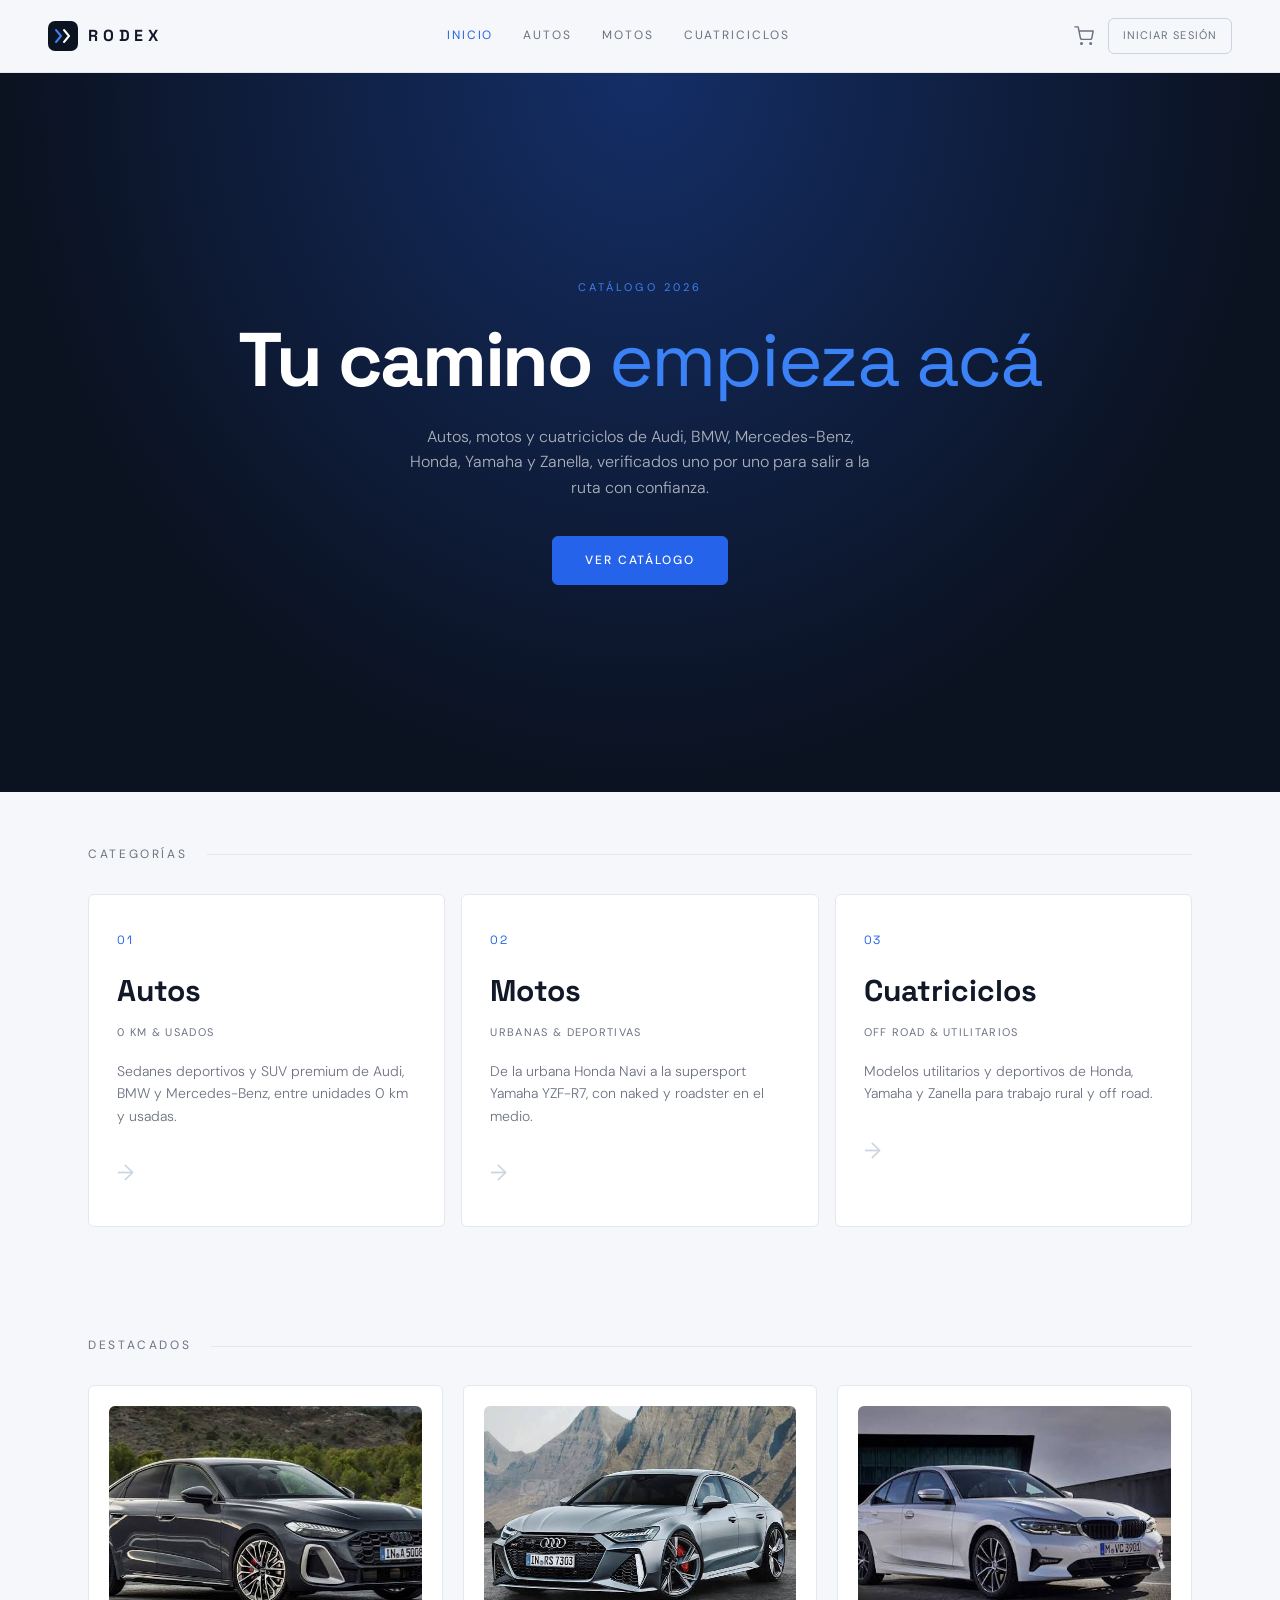
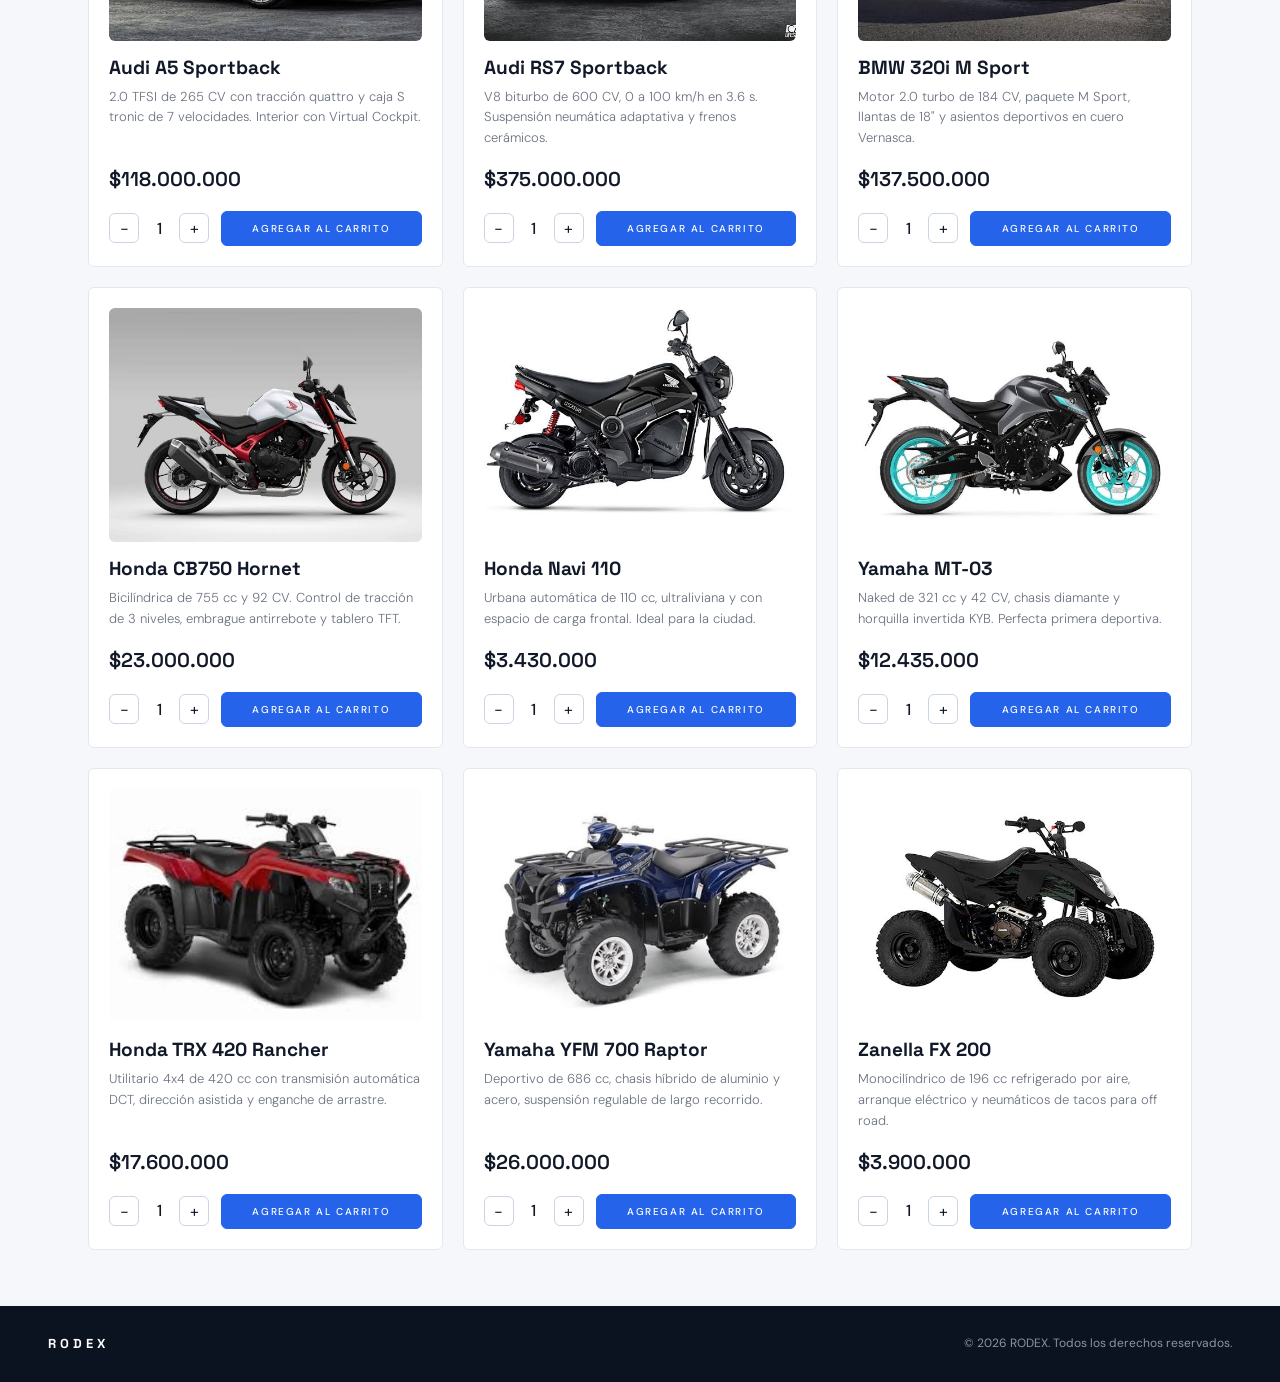
==== commit 3e043a0f: "4ta entrega - ultimos detalles" ====
--- a/index.html
+++ b/index.html
@@ -3,6 +3,7 @@
 <head>
   <meta charset="UTF-8" />
   <meta name="viewport" content="width=device-width, initial-scale=1.0" />
+  <meta name="description" content="RODEX: concesionaria online de autos, motos y cuatriciclos." />
   <title>RODEX — Concesionaria Online</title>
   <link rel="preconnect" href="https://fonts.googleapis.com" />
   <link rel="preconnect" href="https://fonts.gstatic.com" crossorigin />
@@ -11,10 +12,12 @@
 </head>
 <body>
 
+  <a class="skip-link" href="#contenido">Saltar al contenido</a>
+
   <!-- Navbar: la genera components/navbar.js -->
   <header class="header"></header>
 
-  <main class="main">
+  <main class="main" id="contenido">
 
     <section class="hero">
       <p class="hero__eyebrow">Catálogo 2026</p>
--- a/css/styles.css
+++ b/css/styles.css
@@ -1,9 +1,4 @@
-/* ==========================================================
-   RODEX — Hoja de estilos
-   - Mobile first: los estilos base son para pantallas chicas
-     y con @media (min-width) se adaptan a pantallas grandes.
-   - Nomenclatura BEM: bloque__elemento--modificador
-   ========================================================== */
+/* RODEX — Hoja de estilos (mobile first, nomenclatura BEM) */
 
 /* ---------- Variables ---------- */
 :root {
@@ -61,6 +56,38 @@
 button {
   font-family: var(--fuente-texto);
   cursor: pointer;
+}
+
+/* ---------- Accesibilidad ---------- */
+.skip-link {
+  position: absolute;
+  top: -60px;
+  left: 12px;
+  z-index: 200;
+  padding: 10px 16px;
+  border-radius: var(--radio);
+  background-color: var(--color-acento);
+  color: var(--color-superficie);
+  transition: top 0.2s;
+}
+
+.skip-link:focus {
+  top: 12px;
+}
+
+a:focus-visible,
+button:focus-visible,
+input:focus-visible {
+  outline: 2px solid var(--color-acento);
+  outline-offset: 2px;
+}
+
+@media (prefers-reduced-motion: reduce) {
+  * {
+    transition: none !important;
+    animation: none !important;
+    scroll-behavior: auto !important;
+  }
 }
 
 /* ---------- Layout general ---------- */
@@ -711,6 +738,34 @@
   border-radius: var(--radio);
 }
 
+.cart__qty {
+  display: inline-flex;
+  align-items: center;
+  gap: 10px;
+}
+
+.cart__qty-btn {
+  width: 30px;
+  height: 30px;
+  border: 1px solid var(--color-borde-oscuro);
+  border-radius: var(--radio);
+  background: none;
+  font-size: 16px;
+  color: var(--color-texto);
+  transition: border-color 0.2s, color 0.2s;
+}
+
+.cart__qty-btn:hover {
+  border-color: var(--color-acento);
+  color: var(--color-acento);
+}
+
+.cart__qty-value {
+  min-width: 20px;
+  text-align: center;
+  font-weight: 500;
+}
+
 .cart__remove {
   border: none;
   background: none;
